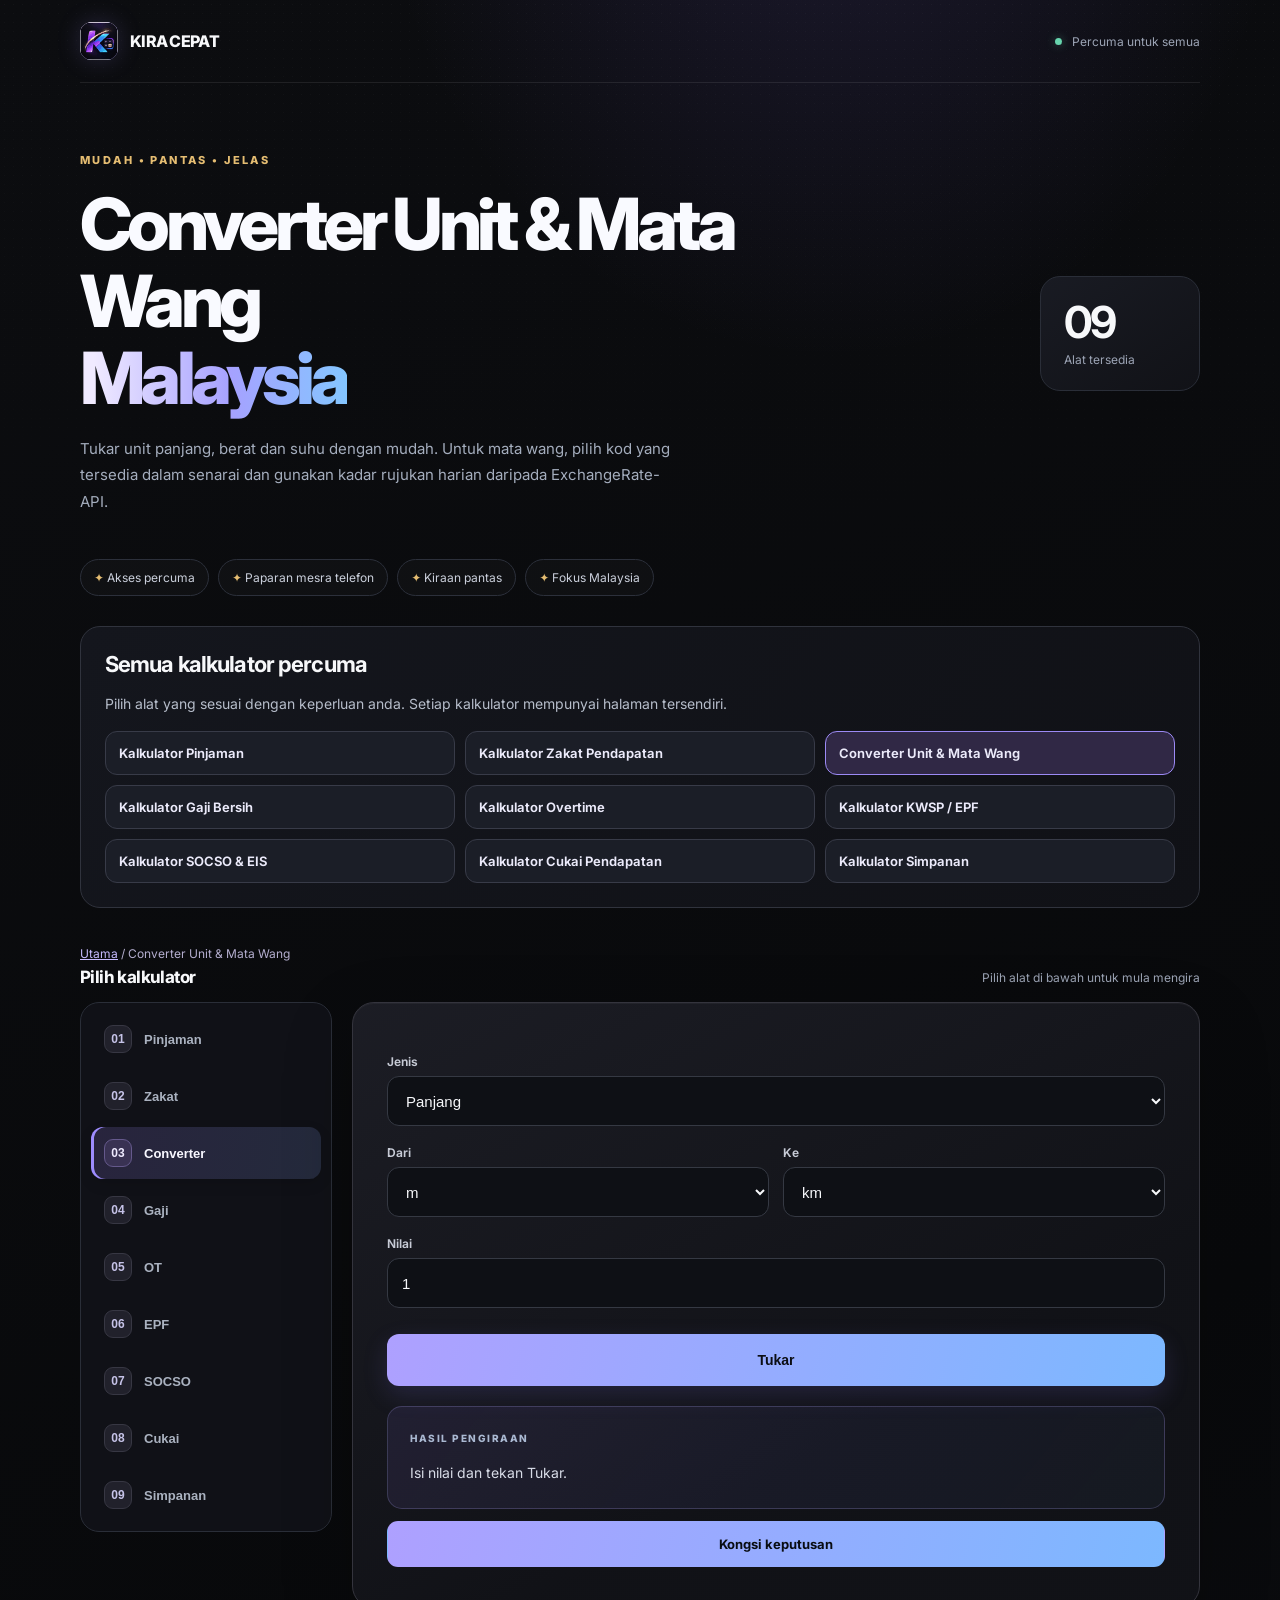
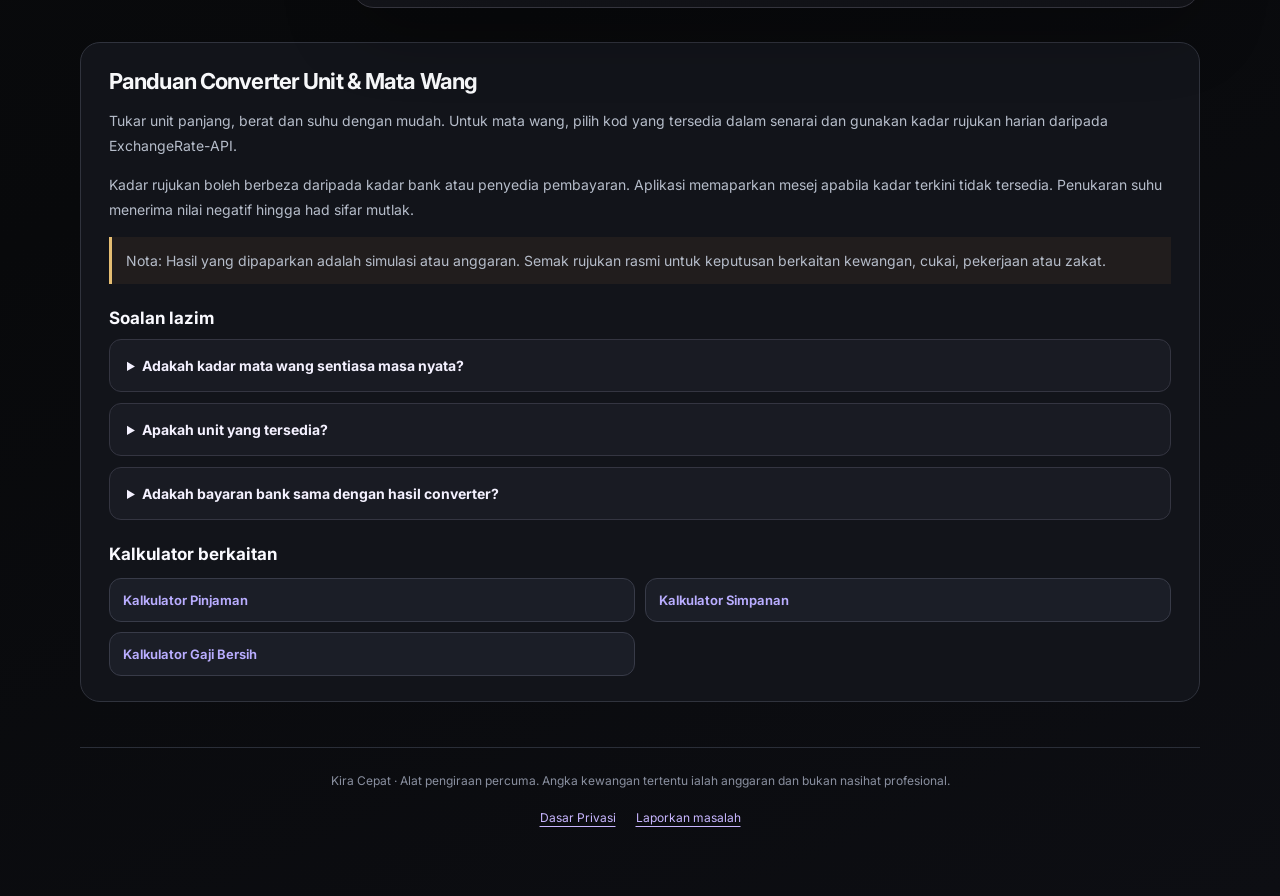
==== converter-unit-mata-wang/index.html @ f8a3b294 "Expand currency coverage and clarify home and car loans" ====
<!DOCTYPE html>
<html lang="ms">
<head>
<meta charset="UTF-8">
<meta name="viewport" content="width=device-width, initial-scale=1.0">
<title>Converter Unit dan Mata Wang Percuma – Kira Cepat | Kira Cepat</title>
<meta name="description" content="Tukar panjang, berat, suhu dan mata wang MYR, USD, EUR, SGD, JPY atau GBP menggunakan converter mudah.">
<meta name="keywords" content="kalkulator pinjaman, kalkulator zakat, converter unit, tukar mata wang, kira cepat">
<meta name="google-site-verification" content="pieDBnFFz28b63XIJsjt40zBqPQe-7-5JrKocVMDOaI" />
<meta property="og:title" content="Converter Unit dan Mata Wang Percuma – Kira Cepat | Kira Cepat">
<meta property="og:description" content="Tukar panjang, berat, suhu dan mata wang MYR, USD, EUR, SGD, JPY atau GBP menggunakan converter mudah.">
<link rel="icon" type="image/png" sizes="64x64" href="../favicon.png?v=2">
<link rel="apple-touch-icon" href="/favicon.png?v=2">

<meta name="theme-color" content="#08090b">
<link rel="preconnect" href="https://fonts.googleapis.com">
<link href="https://fonts.googleapis.com/css2?family=Inter:wght@400;600;700;800&display=swap" rel="stylesheet">
<style>
  * { box-sizing:border-box; }
  body { font-family:'Inter',system-ui,sans-serif; background: radial-gradient(1200px 600px at 20% -10%, #1e3a8a 0%, transparent 60%), radial-gradient(900px 500px at 90% 10%, #7c3aed 0%, transparent 55%), #0b1020; color:#e5e7eb; margin:0; min-height:100vh; padding:40px 20px; }
  .wrap { max-width:560px; margin:auto; }
  h1 { text-align:center; font-size:26px; font-weight:800; margin:0 0 6px; background:linear-gradient(90deg,#60a5fa,#a78bfa,#f472b6); -webkit-background-clip:text; background-clip:text; color:transparent; }
  .sub { text-align:center; color:#9ca3af; margin-bottom:20px; font-size:14px; }
  .tabs { display:flex; gap:6px; background:rgba(255,255,255,.05); padding:6px; border-radius:14px; margin-bottom:20px; backdrop-filter:blur(8px); flex-wrap:wrap; }
  .tab { flex:1; min-width:80px; background:transparent; color:#9ca3af; border:none; padding:9px 6px; border-radius:10px; cursor:pointer; font-weight:600; font-size:13px; transition:.2s; }
  .tab.active { background:linear-gradient(135deg,#3b82f6,#8b5cf6); color:#fff; box-shadow:0 4px 14px rgba(59,130,246,.4); }
  .card { background:rgba(255,255,255,.06); border:1px solid rgba(255,255,255,.1); padding:24px; border-radius:18px; backdrop-filter:blur(12px); box-shadow:0 20px 40px rgba(0,0,0,.3); }
  label { display:block; margin-top:12px; color:#cbd5e1; font-size:13px; font-weight:600; }
  input, select { width:100%; padding:11px 14px; border-radius:10px; border:1px solid rgba(255,255,255,.12); background:rgba(0,0,0,.3); color:#fff; margin-top:6px; font-size:15px; }
  input:focus, select:focus { outline:none; border-color:#60a5fa; box-shadow:0 0 0 3px rgba(96,165,250,.2); }
  button.calc { margin-top:18px; width:100%; background:linear-gradient(135deg,#22c55e,#16a34a); color:#fff; border:none; padding:13px; border-radius:12px; cursor:pointer; font-size:15px; font-weight:700; box-shadow:0 8px 20px rgba(34,197,94,.35); }
  .result { margin-top:18px; padding:16px; border-radius:12px; background:rgba(250,204,21,.08); border:1px solid rgba(250,204,21,.25); font-size:15px; line-height:1.7; }
  .result b { color:#facc15; font-size:20px; }
  .hidden { display:none; }
  .row { display:flex; gap:8px; }
  .row > * { flex:1; }
  footer { text-align:center; margin-top:30px; color:#64748b; font-size:12px; }

  .wrap { max-width:760px; }
  .tabs { gap:7px; }
  .tab { min-width:90px; flex:1 1 100px; min-height:42px; }
  .card h2 {font-size:18px; margin:0 0 10px; color:#f8fafc;}
  .v2-note {font-size:12px; line-height:1.65; color:#aebbd0; margin:16px 0 0;}
  .v2-note a {color:#93c5fd;}
  .error {color:#fca5a5;}
  .result strong {color:#fde68a;}
  @media(max-width:480px){body{padding:22px 12px}.card{padding:18px}.tabs{gap:5px}.tab{min-width:81px;font-size:12px;padding:10px 5px}}

  .v2-copy{margin-top:10px;display:inline-flex;align-items:center;justify-content:center;background:rgba(96,165,250,.14);border:1px solid rgba(96,165,250,.45);color:#bfdbfe;padding:10px 14px;border-radius:10px;font:600 13px Inter,system-ui,sans-serif;cursor:pointer;min-height:40px}
  .v2-copy:hover,.v2-copy:focus-visible{background:rgba(96,165,250,.25);outline:2px solid #60a5fa;outline-offset:2px}
  .tab:focus-visible,.calc:focus-visible{outline:2px solid #f8fafc;outline-offset:2px}
</style>
<link rel="stylesheet" href="../premium-v3.css">
<link rel="stylesheet" href="../premium-v3-1.css">
<link rel="canonical" href="https://openpdfstudio98.github.io/kira-cepat/converter-unit-mata-wang/">
<meta property="og:type" content="website">
<meta property="og:url" content="https://openpdfstudio98.github.io/kira-cepat/converter-unit-mata-wang/">
<meta name="robots" content="index,follow">
<link rel="stylesheet" href="../seo-v4.css">
<script type="application/ld+json">{"@context":"https://schema.org","@type":"BreadcrumbList","itemListElement":[{"@type":"ListItem","position":1,"name":"Kira Cepat","item":"https://openpdfstudio98.github.io/kira-cepat/"},{"@type":"ListItem","position":2,"name":"Converter Unit & Mata Wang","item":"https://openpdfstudio98.github.io/kira-cepat/converter-unit-mata-wang/"}]}</script>
</head>
<body data-default-calculator="conv">
<div class="wrap">
<header class="topbar">
  <a href="../" class="brand" aria-label="Kira Cepat — halaman utama"><span class="brand-mark" aria-hidden="true"><img src="../favicon.png?v=2" alt="" width="38" height="38" style="width:38px;height:38px;border-radius:12px;display:block"></span>KIRA CEPAT</a>
  <div class="topbar-right"><span class="status-dot" aria-hidden="true"></span> Percuma untuk semua</div>
</header>
<section class="hero" aria-labelledby="hero-title">
  <div>
    <div class="eyebrow">MUDAH • PANTAS • JELAS</div>
    <h1 id="hero-title">Converter Unit &amp; Mata Wang<br><span>Malaysia</span></h1>
    <p class="sub">Tukar unit panjang, berat dan suhu dengan mudah. Untuk mata wang, pilih kod yang tersedia dalam senarai dan gunakan kadar rujukan harian daripada ExchangeRate-API.</p>
  </div>
  <aside class="hero-stats" aria-label="Jumlah kalkulator"><strong>09</strong><span>Alat tersedia</span></aside>
</section>
<div class="feature-strip" aria-label="Kelebihan"><span><b>✦</b> Akses percuma</span><span><b>✦</b> Paparan mesra telefon</span><span><b>✦</b> Kiraan pantas</span><span><b>✦</b> Fokus Malaysia</span></div>
<section class="seo-directory" aria-labelledby="tools-heading"><h2 id="tools-heading">Semua kalkulator percuma</h2><p>Pilih alat yang sesuai dengan keperluan anda. Setiap kalkulator mempunyai halaman tersendiri.</p><div class="seo-grid"><a href="../kalkulator-pinjaman/">Kalkulator Pinjaman</a><a href="../kalkulator-zakat-pendapatan/">Kalkulator Zakat Pendapatan</a><a href="../converter-unit-mata-wang/" aria-current="page">Converter Unit &amp; Mata Wang</a><a href="../kalkulator-gaji-bersih/">Kalkulator Gaji Bersih</a><a href="../kalkulator-overtime/">Kalkulator Overtime</a><a href="../kalkulator-kwsp-epf/">Kalkulator KWSP / EPF</a><a href="../kalkulator-socso-eis/">Kalkulator SOCSO &amp; EIS</a><a href="../kalkulator-cukai-pendapatan/">Kalkulator Cukai Pendapatan</a><a href="../kalkulator-simpanan/">Kalkulator Simpanan</a></div></section>
<nav class="seo-breadcrumbs" aria-label="Breadcrumb"><a href="../">Utama</a> / Converter Unit &amp; Mata Wang</nav>
<div class="workspace-heading"><h2>Pilih kalkulator</h2><p>Pilih alat di bawah untuk mula mengira</p></div>
<main class="workspace">
<nav class="tabs" aria-label="Senarai kalkulator">
  <button type="button" class="tab active" onclick="show('loan')"><span class="tab-icon" aria-hidden="true">01</span>Pinjaman</button>
  <button type="button" class="tab" onclick="show('zakat')"><span class="tab-icon" aria-hidden="true">02</span>Zakat</button>
  <button type="button" class="tab" onclick="show('conv')"><span class="tab-icon" aria-hidden="true">03</span>Converter</button>
</nav>
<div class="workspace-content">

<div id="loan" class="card">
  <p class="v2-note">Simulasi ansuran baki berkurangan dengan andaian kadar kekal. Semak kaedah dalam tawaran bank untuk pinjaman rumah atau kereta.</p>
  <label>Jumlah Pinjaman (RM)</label>
  <input id="l_amt" type="number" value="10000">
  <label>Kadar Faedah (% setahun)</label>
  <input id="l_rate" type="number" value="5" step="0.1">
  <label>Tempoh (tahun)</label>
  <input id="l_years" type="number" value="5">
  <button class="calc" onclick="calcLoan()">Kira Sekarang</button>
  <div class="result" id="l_res">Isi nilai dan tekan Kira.</div>
</div>

<div id="zakat" class="card hidden">
  <label>Pendapatan Bulanan (RM)</label>
  <input id="z_inc" type="number" value="5000">
  <label>Nisab Tahunan (RM)</label>
  <input id="z_nisab" type="number" value="30686">
  <button class="calc" onclick="calcZakat()">Kira Zakat</button>
  <div class="result" id="z_res">Isi nilai dan tekan Kira.</div>
</div>

<div id="conv" class="card hidden">
  <label>Jenis</label>
  <select id="c_type">
    <option value="len">Panjang</option>
    <option value="wgt">Berat</option>
    <option value="tmp">Suhu</option>
    <option value="cur">Mata Wang</option>
  </select>
  <div class="row">
    <div>
      <label>Dari</label>
      <select id="c_from"></select>
    </div>
    <div>
      <label>Ke</label>
      <select id="c_to"></select>
    </div>
  </div>
  <label>Nilai</label>
  <input id="c_val" type="number" value="1">
  <button class="calc" onclick="calcConv()">Tukar</button>
  <div class="result" id="c_res">Isi nilai dan tekan Tukar.</div>
  <p class="v2-note" id="c_credit" hidden><a href="https://www.exchangerate-api.com">Rates By Exchange Rate API</a> · Kadar rujukan harian.</p>
</div>

</div>
</main>
<section class="seo-article" aria-labelledby="guide-heading"><h2 id="guide-heading">Panduan Converter Unit &amp; Mata Wang</h2><p>Tukar unit panjang, berat dan suhu dengan mudah. Untuk mata wang, pilih kod yang tersedia dalam senarai dan gunakan kadar rujukan harian daripada ExchangeRate-API.</p><p>Kadar rujukan boleh berbeza daripada kadar bank atau penyedia pembayaran. Aplikasi memaparkan mesej apabila kadar terkini tidak tersedia. Penukaran suhu menerima nilai negatif hingga had sifar mutlak.</p><p class="seo-disclaimer">Nota: Hasil yang dipaparkan adalah simulasi atau anggaran. Semak rujukan rasmi untuk keputusan berkaitan kewangan, cukai, pekerjaan atau zakat.</p><h3>Soalan lazim</h3><details><summary>Adakah kadar mata wang sentiasa masa nyata?</summary><p>Kadar rujukan dikemas kini sekali sehari. Tarikh kadar dipaparkan bersama keputusan.</p></details><details><summary>Apakah unit yang tersedia?</summary><p>Panjang termasuk meter, kilometer, sentimeter, milimeter, inci dan kaki; berat termasuk kilogram, gram, paun dan auns; serta Celsius, Fahrenheit dan Kelvin.</p></details><details><summary>Adakah bayaran bank sama dengan hasil converter?</summary><p>Tidak semestinya. Bank dan perkhidmatan pembayaran boleh mengenakan margin serta caj tambahan.</p></details><h3>Kalkulator berkaitan</h3><div class="seo-related"><a href="../kalkulator-pinjaman/">Kalkulator Pinjaman</a><a href="../kalkulator-simpanan/">Kalkulator Simpanan</a><a href="../kalkulator-gaji-bersih/">Kalkulator Gaji Bersih</a></div></section>
<footer>Kira Cepat · Alat pengiraan percuma. Angka kewangan tertentu ialah anggaran dan bukan nasihat profesional.<nav class="footer-links" aria-label="Maklumat laman"><a href="../privasi/">Dasar Privasi</a><a href="https://github.com/openpdfstudio98/kira-cepat/issues">Laporkan masalah</a></nav></footer>
</div>

<script>
function show(t){
  document.getElementById('loan').classList.toggle('hidden', t!=='loan');
  document.getElementById('zakat').classList.toggle('hidden', t!=='zakat');
  document.getElementById('conv').classList.toggle('hidden', t!=='conv');
  const tabs=document.querySelectorAll('.tab');
  tabs[0].classList.toggle('active', t==='loan');
  tabs[1].classList.toggle('active', t==='zakat');
  tabs[2].classList.toggle('active', t==='conv');
}
function calcLoan(){
  const P=+document.getElementById('l_amt').value;
  const r=+document.getElementById('l_rate').value/100/12;
  const n=+document.getElementById('l_years').value*12;
  if(!Number.isFinite(P)||!Number.isFinite(r)||!Number.isFinite(n)||P<=0||r<0||n<=0){ document.getElementById('l_res').textContent='Sila isi jumlah dan tempoh positif, serta kadar faedah tidak negatif.'; return; }
  const m = r===0 ? P/n : P*r*Math.pow(1+r,n)/(Math.pow(1+r,n)-1);
  const total=m*n;
  document.getElementById('l_res').innerHTML = 'Bayaran bulanan: <b>RM '+m.toFixed(2)+'</b><br>Jumlah bayar: RM '+total.toFixed(2)+'<br>Total faedah: RM '+(total-P).toFixed(2);
}
function calcZakat(){
  const inc=+document.getElementById('z_inc').value*12;
  const nisab=+document.getElementById('z_nisab').value;
  if(!Number.isFinite(inc)||!Number.isFinite(nisab)||inc<0||nisab<0){ document.getElementById('z_res').textContent='Sila isi nilai pendapatan dan nisab yang sah.'; return; }
  if(inc<nisab){ document.getElementById('z_res').innerHTML='Pendapatan tahunan kurang nisab. Tiada zakat pendapatan.'; return; }
  const zakat=inc*0.025;
  document.getElementById('z_res').innerHTML='Zakat pendapatan (2.5%): <b>RM '+zakat.toFixed(2)+'</b>';
}
</script>
<script src="../calc-core-v45.js" defer></script>
<script src="../legacy-v45.js" defer></script>
<script src="../converter-v45.js" defer></script>
<script src="../ultimate-v2.js" defer></script>
<script src="../premium-v3-1.js" defer></script>
</body>
</html>
---- premium-v3.css ----
/* Kira Cepat Ultimate V3 — Premium Black Design System */
:root{color-scheme:dark;--kc-bg:#08090b;--kc-surface:#101217;--kc-surface2:#171a21;--kc-ink:#f7f8fa;--kc-muted:#9ca4b5;--kc-line:#2a2e38;--kc-accent:#9e8cff;--kc-accent2:#68b7ff;--kc-gold:#e5bd72}
*{box-sizing:border-box}
html{scroll-behavior:smooth}
body{margin:0;min-height:100vh;padding:0 28px 56px;background:radial-gradient(ellipse 45% 28% at 65% -8%,rgba(125,100,224,.16),transparent 80%),linear-gradient(155deg,#0c0d10 0%,#08090b 60%,#0d0e13 100%);color:var(--kc-ink);font-family:'Inter',system-ui,sans-serif;-webkit-font-smoothing:antialiased}
body:before{position:fixed;content:"";inset:0;pointer-events:none;opacity:.09;background-image:radial-gradient(rgba(255,255,255,.34) .5px,transparent .5px);background-size:9px 9px;mask-image:linear-gradient(to bottom,black,transparent 75%)}
.wrap{max-width:1120px;margin:auto;position:relative}
.topbar{display:flex;align-items:center;justify-content:space-between;gap:20px;border-bottom:1px solid rgba(255,255,255,.085);padding:22px 0}
.brand{display:flex;align-items:center;gap:12px;text-decoration:none;color:var(--kc-ink);font-size:16px;font-weight:800;letter-spacing:-.045em}
.brand-mark{display:grid;place-items:center;height:38px;width:38px;border-radius:12px;color:#09090c;background:linear-gradient(145deg,#dfd7ff,#a2a2ff);font-size:21px;box-shadow:0 0 24px rgba(155,137,244,.18)}
.topbar-right{display:flex;align-items:center;gap:10px;color:var(--kc-muted);font-size:12px}
.status-dot{height:7px;width:7px;border-radius:50%;background:#67d5ae;box-shadow:0 0 10px rgba(103,213,174,.42)}
.topbar-tag{border:1px solid var(--kc-line);border-radius:100px;padding:8px 12px;color:#c3c8d3}
.hero{padding:70px 0 44px;display:grid;grid-template-columns:minmax(0,1fr) auto;gap:20px;align-items:center}
.eyebrow{text-transform:uppercase;font-size:11px;font-weight:800;letter-spacing:.22em;color:var(--kc-gold);margin-bottom:18px}
h1{margin:0;max-width:780px;font-size:clamp(40px,6vw,72px);font-weight:800;line-height:1.07;letter-spacing:-.065em;text-align:left;color:#f9faff;background:none;-webkit-text-fill-color:initial}
h1 span{background:linear-gradient(90deg,#f0eaff 5%,#a6a1ff 56%,#84c6ff);background-clip:text;-webkit-background-clip:text;-webkit-text-fill-color:transparent}
.sub{margin:20px 0 0;max-width:590px;color:#a4adbd;font-size:15px;line-height:1.75;text-align:left}
.hero-stats{min-width:160px;display:flex;flex-direction:column;align-items:flex-start;gap:8px;padding:23px;border-radius:20px;border:1px solid var(--kc-line);background:linear-gradient(145deg,#191b23,#111217)}
.hero-stats strong{font-size:44px;letter-spacing:-.06em;line-height:1;color:var(--kc-ink)}
.hero-stats span{color:var(--kc-muted);font-size:12px}
.feature-strip{display:flex;flex-wrap:wrap;gap:9px;margin-bottom:30px}
.feature-strip span{padding:10px 13px;border-radius:100px;border:1px solid #2c303b;background:rgba(255,255,255,.025);font-size:12px;color:#cbd0dc}
.feature-strip b{color:var(--kc-gold);font-weight:800}
.workspace-heading{display:flex;align-items:center;justify-content:space-between;gap:12px;margin:0 0 15px}
.workspace-heading h2{font-size:17px;font-weight:750;letter-spacing:-.035em;margin:0}
.workspace-heading p{font-size:12px;color:var(--kc-muted);margin:0}
.workspace{display:grid;grid-template-columns:252px minmax(0,1fr);gap:20px;align-items:start}
.tabs{display:flex;flex-direction:column;flex-wrap:nowrap;gap:5px;position:sticky;top:18px;margin:0;padding:10px;border-radius:19px;border:1px solid var(--kc-line);background:rgba(17,19,25,.94);backdrop-filter:blur(18px)}
.tab{display:flex;align-items:center;gap:12px;flex:initial;min-width:0;width:100%;min-height:48px;padding:12px 13px;border:none;border-radius:12px;color:#aab2c0;background:transparent;font-size:13px;font-weight:650;text-align:left;cursor:pointer;transition:background .18s ease,color .18s ease,transform .18s ease,box-shadow .18s ease}
.tab:hover{color:#f5f5fa;background:#23252f;transform:translateX(2px)}
.tab.active{background:linear-gradient(100deg,#28243d,#242a3c);color:#f8f7ff;box-shadow:inset 3px 0 0 var(--kc-accent),0 5px 14px rgba(0,0,0,.12)}
.tab-icon{display:grid;place-items:center;width:28px;height:28px;flex:none;border:1px solid #373743;background:#21212b;border-radius:9px;color:#c6c3e8;font-weight:800;font-size:12px}
.tab.active .tab-icon{color:#efebff;background:#393253;border-color:#65598c}
.workspace-content{min-width:0}
.card{min-height:420px;border-radius:22px;padding:32px 34px 30px;background:linear-gradient(152deg,rgba(29,30,38,.96),rgba(17,18,23,.99) 66%);border:1px solid #34343d;box-shadow:0 24px 70px rgba(0,0,0,.22),inset 0 1px 0 rgba(255,255,255,.04);backdrop-filter:none;animation:kcEnter .28s ease both}
.card.hidden{display:none}
.card h2{font-size:24px;letter-spacing:-.05em;line-height:1.25;margin:0 0 22px;color:#f8f8fc}
.card label{font-size:12px;letter-spacing:.01em;color:#c7cbd6;margin-top:19px;margin-bottom:7px;font-weight:650}
.card input,.card select{appearance:auto;display:block;width:100%;min-height:50px;border:1px solid #353943;border-radius:12px;padding:12px 14px;margin:0;background:#0e1015;color:#f7f8fb;font-size:15px;transition:border-color .2s ease,box-shadow .2s ease}
.card input:hover,.card select:hover{border-color:#535564}
.card input:focus-visible,.card select:focus-visible{outline:none;border-color:#9c8fe9;box-shadow:0 0 0 3px rgba(158,140,255,.17)}
.card .row{gap:14px}
.card button.calc{width:100%;min-height:52px;margin-top:26px;border:none;border-radius:12px;background:linear-gradient(105deg,#aea0ff,#7cb8ff);color:#0b0d13;font-size:14px;font-weight:800;cursor:pointer;box-shadow:0 9px 25px rgba(123,114,229,.17);transition:transform .16s ease,filter .16s ease,box-shadow .16s ease}
.card button.calc:hover{filter:brightness(1.1);transform:translateY(-1px);box-shadow:0 14px 30px rgba(123,114,229,.22)}
.card button.calc:active{transform:translateY(1px)}
.result{position:relative;overflow-wrap:anywhere;margin-top:20px;padding:22px;border-radius:15px;background:linear-gradient(130deg,rgba(145,120,239,.10),rgba(100,160,229,.05));border:1px solid rgba(160,151,226,.25);font-size:14px;line-height:1.95;color:#d8dce7}
.result:before{content:"HASIL PENGIRAAN";display:block;font-size:10px;font-weight:800;letter-spacing:.15em;color:#aab9d2;margin-bottom:10px}
.result b{display:inline-block;color:#f7f2ff;font-weight:800;font-size:clamp(20px,3.1vw,28px);letter-spacing:-.035em}
.result strong{color:#c5baff}
.card .v2-note{padding:13px 14px;border-radius:11px;border:1px solid rgba(226,185,115,.20);background:rgba(226,185,115,.045);color:#adb4c0;font-size:12px;line-height:1.7;margin:20px 0 0}
.v2-note a{color:#c8b6ff;text-underline-offset:3px}
.v2-copy{width:100%;margin-top:12px;padding:12px 14px;min-height:44px;border:1px solid #424557;border-radius:11px;background:#232430;color:#dedafc;font-size:13px;font-weight:700;cursor:pointer;transition:background .2s ease}
.v2-copy:hover{background:#343147}
.error{color:#ffadb8}
button:focus-visible,.tab:focus-visible,.calc:focus-visible,.v2-copy:focus-visible{outline:2px solid #c3b6ff;outline-offset:3px}
footer{border-top:1px solid var(--kc-line);padding-top:25px;margin-top:45px;font-size:12px;color:#898f9f;text-align:center}
@keyframes kcEnter{from{opacity:.5;transform:translateY(8px)}to{opacity:1;transform:translateY(0)}}
@media(max-width:900px){.hero{padding:52px 0 34px}.workspace{grid-template-columns:210px minmax(0,1fr)}.card{padding:27px}.tabs{top:12px}.hero-stats{min-width:130px}}
@media(max-width:690px){body{padding:0 15px 36px}.topbar{padding:18px 0}.topbar-tag{display:none}.hero{grid-template-columns:1fr;padding:42px 0 28px}.hero-stats{flex-direction:row;align-items:baseline;justify-content:space-between;padding:15px 18px;max-width:240px}.hero-stats strong{font-size:29px}h1{font-size:clamp(39px,10vw,56px)}.sub{font-size:14px;margin-top:14px}.feature-strip{margin-bottom:25px}.workspace-heading{align-items:flex-start;flex-direction:column}.workspace{display:block}.tabs{position:relative;top:auto;display:flex;flex-direction:row;overflow-x:auto;flex-wrap:nowrap;gap:7px;margin:0 0 16px;padding:8px;scroll-snap-type:x proximity;scrollbar-width:thin}.tab{flex:0 0 auto;width:auto;min-width:96px;min-height:46px;padding:10px;scroll-snap-align:start;justify-content:center;white-space:nowrap}.tab:hover{transform:none}.tab-icon{width:24px;height:24px}.card{padding:23px 20px;min-height:360px}.card h2{font-size:22px}.row{flex-direction:column}.row > *{min-width:0}}
@media(max-width:360px){body{padding-left:11px;padding-right:11px}.card{padding:20px 15px}.topbar-right{font-size:11px}.brand{font-size:14px}.tab{min-width:90px}}
@media(prefers-reduced-motion:reduce){html{scroll-behavior:auto}.card{animation:none}*,*:before,*:after{transition:none!important}}
---- premium-v3-1.css ----
/* Ultimate V3.1: share utilities + small-screen refinements */
.v31-actions{display:flex;gap:10px;flex-wrap:wrap;align-items:stretch;margin-top:12px}
.v31-actions .v2-copy,.v31-share{flex:1 1 180px;min-height:46px;margin:0;border-radius:11px;padding:11px 15px;font:700 13px 'Inter',system-ui,sans-serif;cursor:pointer;transition:background .2s ease,transform .2s ease}
.v31-share{background:linear-gradient(105deg,#aea0ff,#7cb8ff);color:#090c12;border:1px solid transparent}
.v31-share:hover{filter:brightness(1.08);transform:translateY(-1px)}
.v31-action-status{flex:1 0 100%;font-size:12px;color:#bfb2ff;min-height:0}
.tab[aria-current="true"]{background:linear-gradient(100deg,#28243d,#242a3c);color:#f8f7ff}
.workspace-heading{scroll-margin-top:12px}
@media(max-width:690px){
 .tabs{scroll-padding:8px}
 .tab{min-height:48px}
 .v31-actions{flex-direction:column}
 .v31-actions .v2-copy,.v31-actions .v31-share{flex:initial;width:100%;min-height:46px}
}
@media(prefers-reduced-motion:reduce){.v31-actions button{transform:none!important}}

/* Ultimate V5: keep every calculator visible at mobile widths. */
.footer-links{display:flex;flex-wrap:wrap;justify-content:center;gap:8px 20px;margin-top:8px}
.footer-links a{display:inline-flex;align-items:center;min-height:44px;color:#c8b6ff;text-underline-offset:4px}
@media(max-width:690px){
 .tabs{display:grid;grid-template-columns:repeat(3,minmax(0,1fr));overflow:visible}
 .tabs .tab{width:100%;min-width:0;min-height:52px;gap:5px;padding:7px 4px;white-space:normal;text-align:center;overflow-wrap:anywhere;font-size:12px}
 .tabs .tab-icon{width:21px;height:21px;font-size:10px}
 .card input,.card select{font-size:16px}
}
@media(max-width:350px){
 .tabs .tab{flex-direction:column}
}
---- seo-v4.css ----
/* Ultimate V4 SEO layout, retaining premium black */
.seo-directory{margin:26px 0 38px;padding:24px;border:1px solid #30333d;border-radius:20px;background:linear-gradient(130deg,#14161d,#101116)}
.seo-directory h2,.seo-article h2{font-size:22px;letter-spacing:-.04em;margin:0 0 10px}
.seo-directory p,.seo-article p,.seo-article li{font-size:14px;line-height:1.8;color:#b6bdca}
.seo-grid{display:grid;grid-template-columns:repeat(3,minmax(0,1fr));gap:10px;margin-top:15px}
.seo-grid a,.seo-related a{display:block;border:1px solid #383b48;background:#1b1e27;border-radius:12px;padding:13px;color:#ebeafa;text-decoration:none;font-size:13px;font-weight:650}
.seo-grid a:hover,.seo-grid a:focus-visible,.seo-related a:hover,.seo-related a:focus-visible{border-color:#a799ff;color:white;background:#28253b;outline-offset:3px}
.seo-grid a[aria-current="page"]{border-color:#9c8af5;background:#302845}
.seo-article{margin:34px 0 0;padding:25px 28px;background:#12141a;border:1px solid #30333d;border-radius:20px}
.seo-article h3{font-size:17px;margin:24px 0 6px;color:#fafaff}
.seo-article a{color:#b9adff}
.seo-article details{margin:11px 0;border:1px solid #343541;border-radius:12px;padding:15px 17px;background:#191b23}
.seo-article summary{cursor:pointer;color:#f4f1ff;font-weight:700;font-size:14px;line-height:1.5}
.seo-article details p{margin:10px 0 0}
.seo-related{display:grid;grid-template-columns:repeat(2,minmax(0,1fr));gap:10px;margin-top:14px}
.seo-breadcrumbs{font-size:12px;color:#b4aecf;margin:20px 0 6px}
.seo-breadcrumbs a{color:#c6bafe}
.seo-disclaimer{border-left:3px solid #e5bd72;padding:11px 14px;background:#211d1d}
@media(max-width:690px){.seo-grid{grid-template-columns:repeat(2,minmax(0,1fr))}.seo-article,.seo-directory{padding:18px 16px}.seo-related{grid-template-columns:1fr}}
@media(max-width:350px){.seo-grid{grid-template-columns:1fr}}
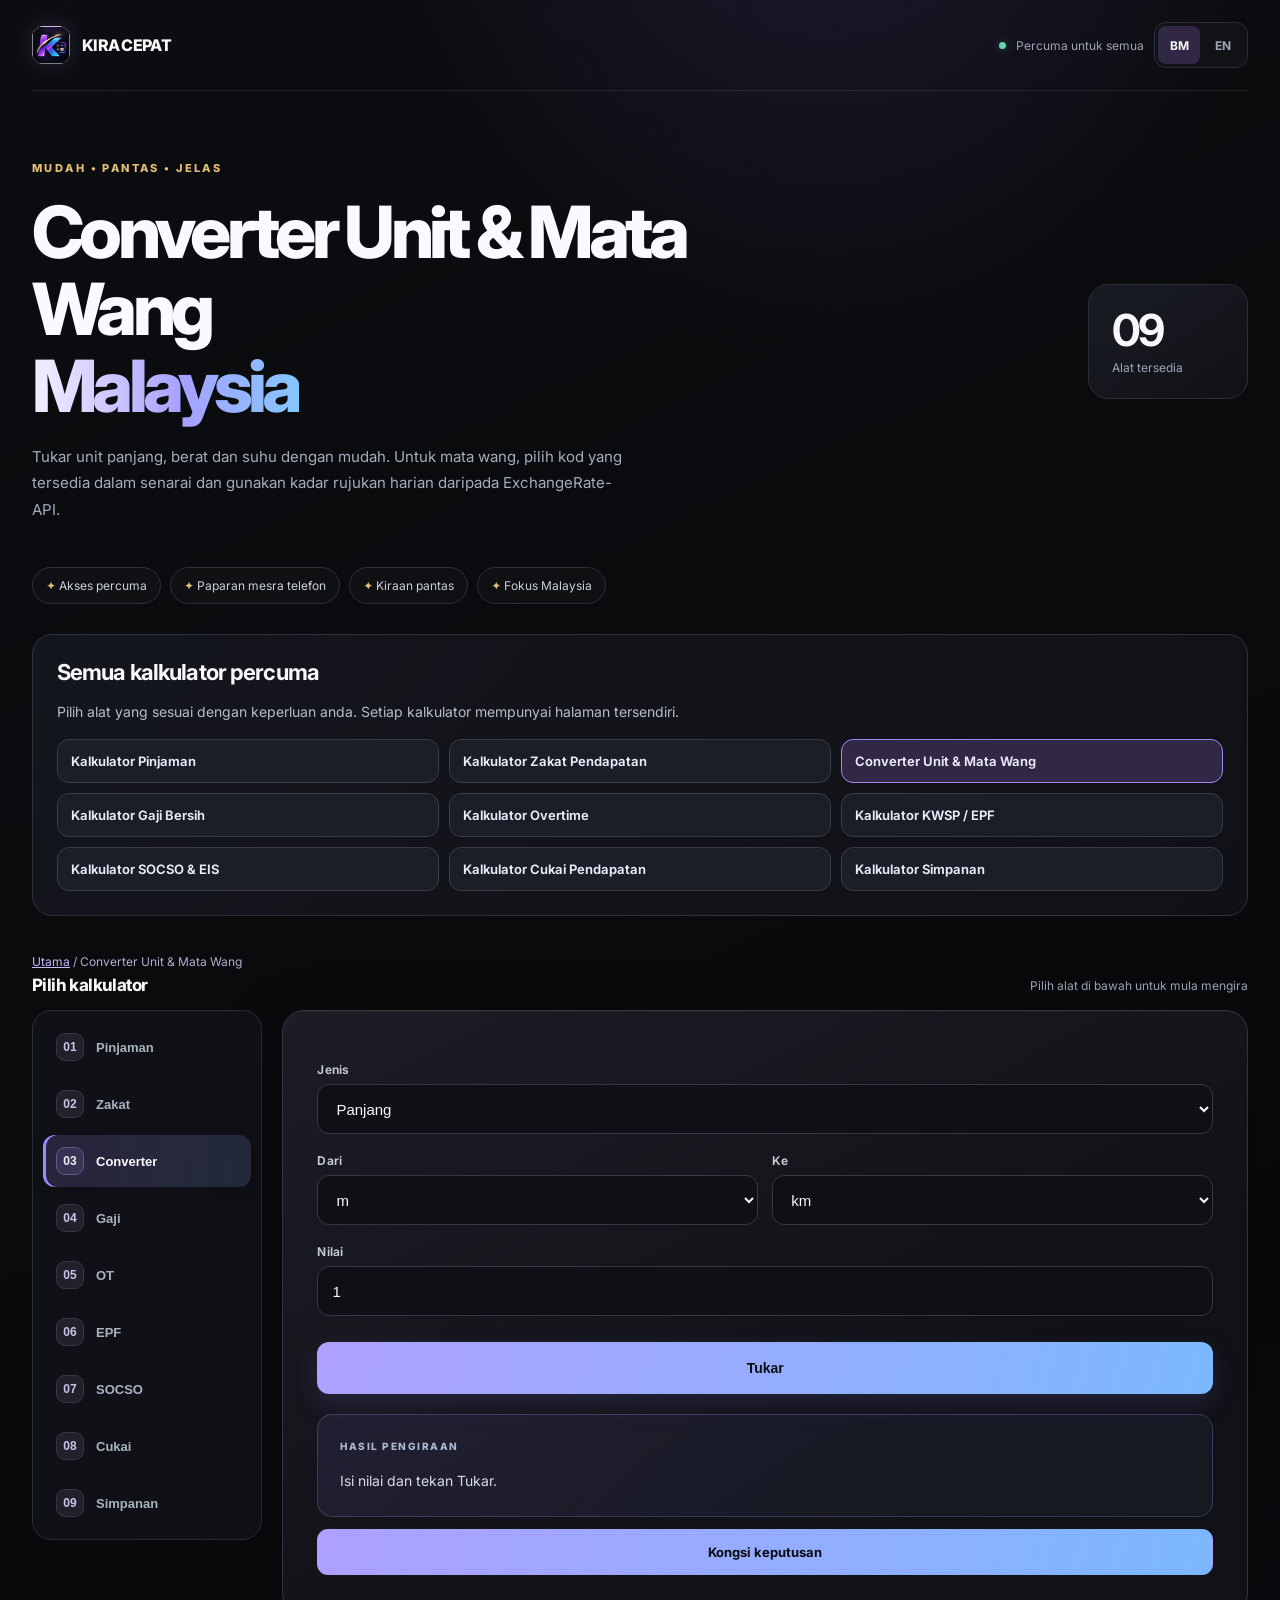
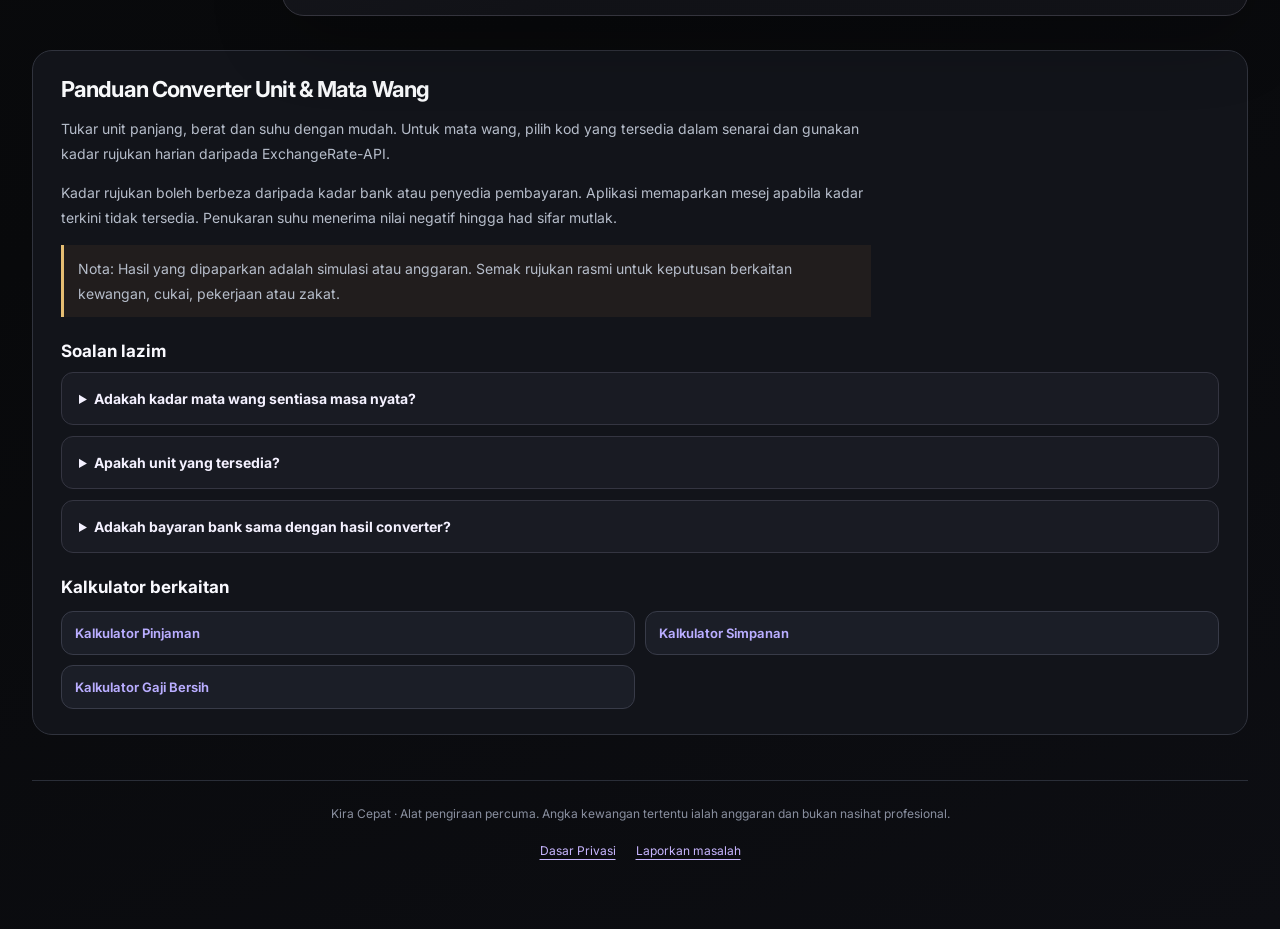
==== commit 45f027a8: "Use full-width layout and add Malay and English interface" ====
--- a/converter-unit-mata-wang/index.html
+++ b/converter-unit-mata-wang/index.html
@@ -63,7 +63,7 @@
 <div class="wrap">
 <header class="topbar">
   <a href="../" class="brand" aria-label="Kira Cepat — halaman utama"><span class="brand-mark" aria-hidden="true"><img src="../favicon.png?v=2" alt="" width="38" height="38" style="width:38px;height:38px;border-radius:12px;display:block"></span>KIRA CEPAT</a>
-  <div class="topbar-right"><span class="status-dot" aria-hidden="true"></span> Percuma untuk semua</div>
+  <div class="topbar-right"><span class="status-dot" aria-hidden="true"></span> <span class="topbar-caption">Percuma untuk semua</span><div class="language-switch" role="group" aria-label="Bahasa paparan" data-language-switch hidden><button type="button" lang="ms" data-lang="ms" aria-pressed="true">BM</button><button type="button" lang="en" data-lang="en" aria-pressed="false">EN</button></div></div>
 </header>
 <section class="hero" aria-labelledby="hero-title">
   <div>
@@ -170,5 +170,6 @@
 <script src="../converter-v45.js" defer></script>
 <script src="../ultimate-v2.js" defer></script>
 <script src="../premium-v3-1.js" defer></script>
+<script src="../language.js" defer></script>
 </body>
 </html>
--- a/premium-v3.css
+++ b/premium-v3.css
@@ -2,9 +2,9 @@
 :root{color-scheme:dark;--kc-bg:#08090b;--kc-surface:#101217;--kc-surface2:#171a21;--kc-ink:#f7f8fa;--kc-muted:#9ca4b5;--kc-line:#2a2e38;--kc-accent:#9e8cff;--kc-accent2:#68b7ff;--kc-gold:#e5bd72}
 *{box-sizing:border-box}
 html{scroll-behavior:smooth}
-body{margin:0;min-height:100vh;padding:0 28px 56px;background:radial-gradient(ellipse 45% 28% at 65% -8%,rgba(125,100,224,.16),transparent 80%),linear-gradient(155deg,#0c0d10 0%,#08090b 60%,#0d0e13 100%);color:var(--kc-ink);font-family:'Inter',system-ui,sans-serif;-webkit-font-smoothing:antialiased}
+body{margin:0;min-height:100vh;padding:0 clamp(24px,2.5vw,48px) 56px;background:radial-gradient(ellipse 45% 28% at 65% -8%,rgba(125,100,224,.16),transparent 80%),linear-gradient(155deg,#0c0d10 0%,#08090b 60%,#0d0e13 100%);color:var(--kc-ink);font-family:'Inter',system-ui,sans-serif;-webkit-font-smoothing:antialiased}
 body:before{position:fixed;content:"";inset:0;pointer-events:none;opacity:.09;background-image:radial-gradient(rgba(255,255,255,.34) .5px,transparent .5px);background-size:9px 9px;mask-image:linear-gradient(to bottom,black,transparent 75%)}
-.wrap{max-width:1120px;margin:auto;position:relative}
+.wrap{width:100%;max-width:none;margin:auto;position:relative}
 .topbar{display:flex;align-items:center;justify-content:space-between;gap:20px;border-bottom:1px solid rgba(255,255,255,.085);padding:22px 0}
 .brand{display:flex;align-items:center;gap:12px;text-decoration:none;color:var(--kc-ink);font-size:16px;font-weight:800;letter-spacing:-.045em}
 .brand-mark{display:grid;place-items:center;height:38px;width:38px;border-radius:12px;color:#09090c;background:linear-gradient(145deg,#dfd7ff,#a2a2ff);font-size:21px;box-shadow:0 0 24px rgba(155,137,244,.18)}
@@ -25,7 +25,7 @@
 .workspace-heading{display:flex;align-items:center;justify-content:space-between;gap:12px;margin:0 0 15px}
 .workspace-heading h2{font-size:17px;font-weight:750;letter-spacing:-.035em;margin:0}
 .workspace-heading p{font-size:12px;color:var(--kc-muted);margin:0}
-.workspace{display:grid;grid-template-columns:252px minmax(0,1fr);gap:20px;align-items:start}
+.workspace{display:grid;grid-template-columns:clamp(220px,18vw,300px) minmax(0,1fr);gap:20px;align-items:start}
 .tabs{display:flex;flex-direction:column;flex-wrap:nowrap;gap:5px;position:sticky;top:18px;margin:0;padding:10px;border-radius:19px;border:1px solid var(--kc-line);background:rgba(17,19,25,.94);backdrop-filter:blur(18px)}
 .tab{display:flex;align-items:center;gap:12px;flex:initial;min-width:0;width:100%;min-height:48px;padding:12px 13px;border:none;border-radius:12px;color:#aab2c0;background:transparent;font-size:13px;font-weight:650;text-align:left;cursor:pointer;transition:background .18s ease,color .18s ease,transform .18s ease,box-shadow .18s ease}
 .tab:hover{color:#f5f5fa;background:#23252f;transform:translateX(2px)}
--- a/premium-v3-1.css
+++ b/premium-v3-1.css
@@ -26,3 +26,11 @@
 @media(max-width:350px){
  .tabs .tab{flex-direction:column}
 }
+
+.language-switch{display:inline-flex;flex:none;align-items:center;gap:2px;padding:3px;border:1px solid var(--kc-line);border-radius:12px;background:var(--kc-surface)}
+.language-switch[hidden]{display:none}
+.language-switch button{min-width:42px;min-height:38px;padding:4px 8px;border:0;border-radius:8px;background:none;color:var(--kc-muted);font:700 12px Inter,system-ui,sans-serif;cursor:pointer}
+.language-switch button[aria-pressed="true"]{background:#302845;color:var(--kc-ink)}
+html[lang="en"] .result::before{content:"CALCULATION RESULT"}
+@media(min-width:1200px){.seo-article p,.seo-article li{max-width:90ch}}
+@media(max-width:480px){.topbar-right .topbar-caption,.topbar-right .status-dot{display:none}}
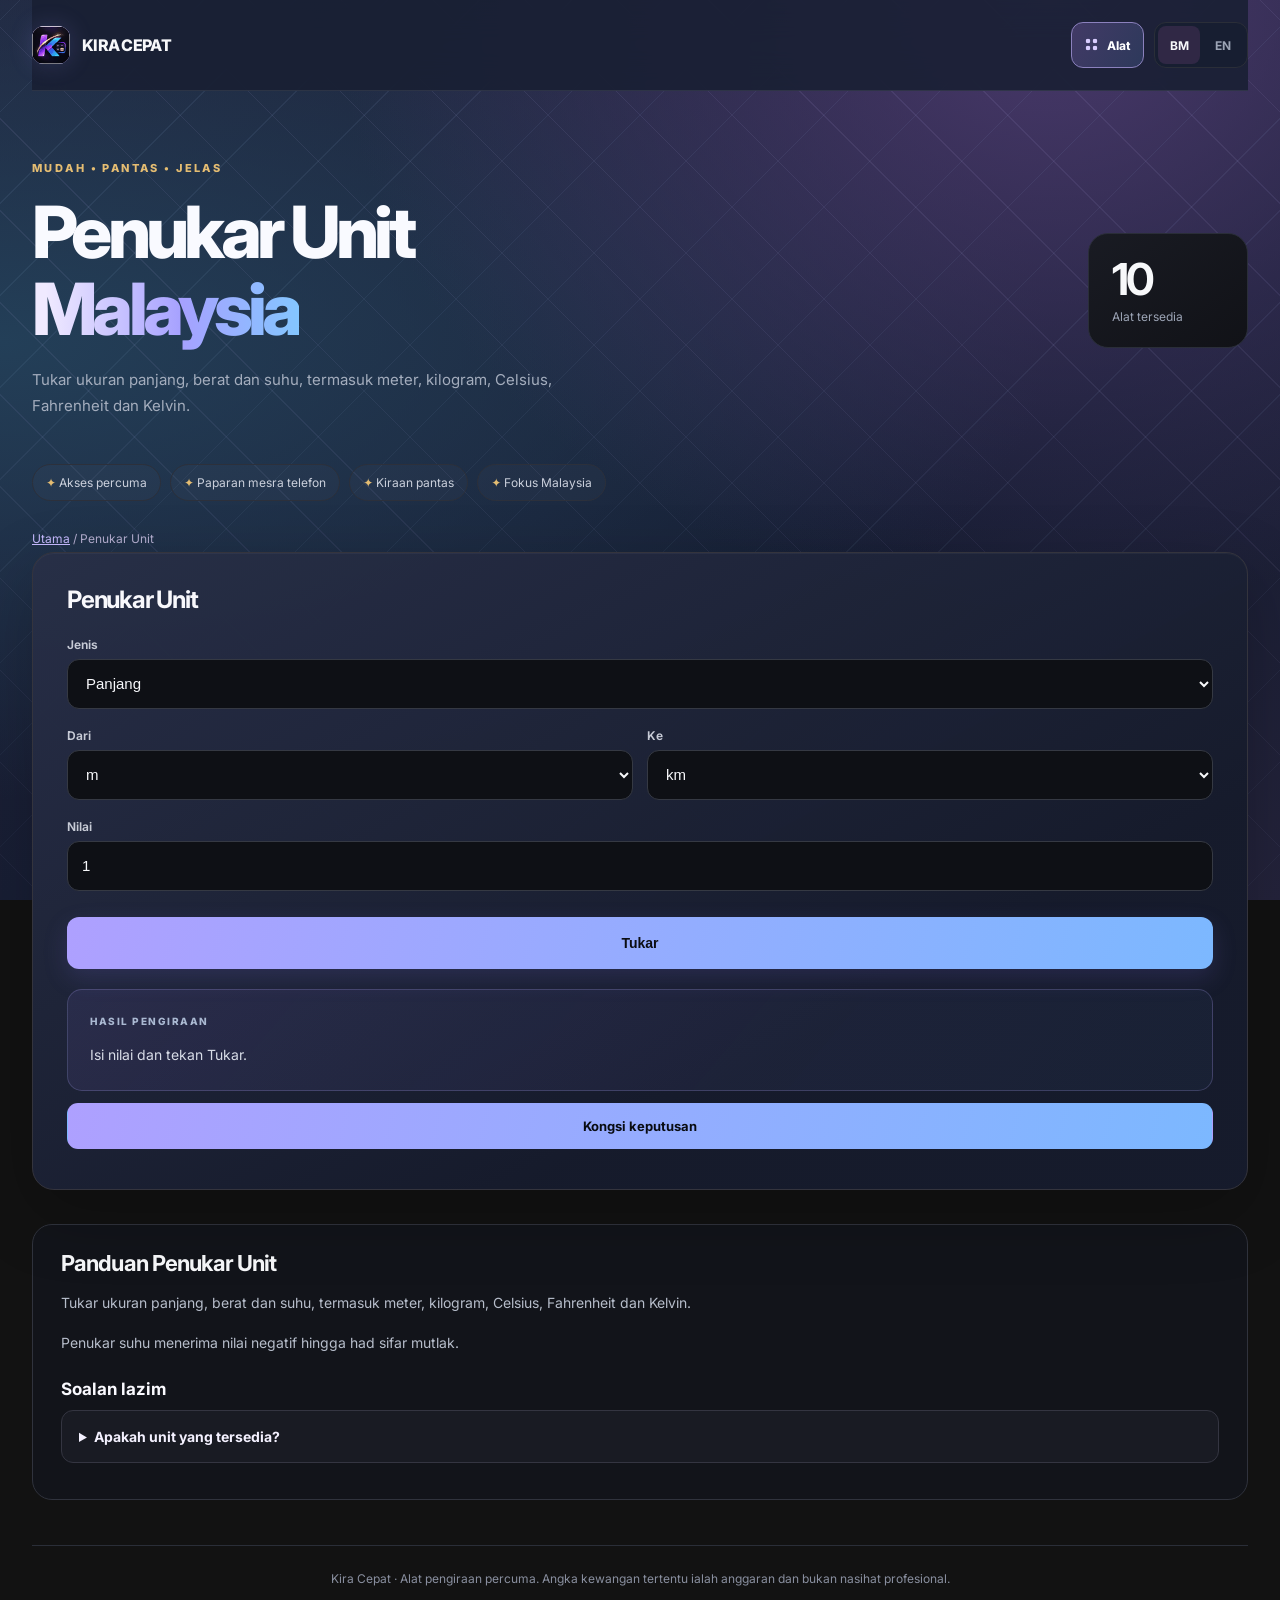
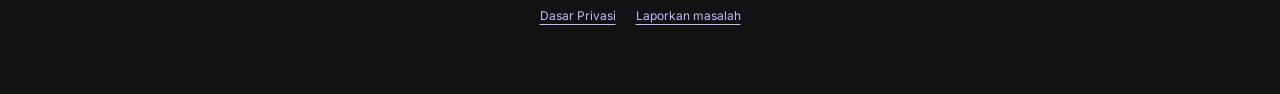
==== commit 4c753e1d: "Split converters and consolidate tools in one premium launcher" ====
--- a/converter-unit-mata-wang/index.html
+++ b/converter-unit-mata-wang/index.html
@@ -3,12 +3,12 @@
 <head>
 <meta charset="UTF-8">
 <meta name="viewport" content="width=device-width, initial-scale=1.0">
-<title>Converter Unit dan Mata Wang Percuma – Kira Cepat | Kira Cepat</title>
-<meta name="description" content="Tukar panjang, berat, suhu dan mata wang MYR, USD, EUR, SGD, JPY atau GBP menggunakan converter mudah.">
-<meta name="keywords" content="kalkulator pinjaman, kalkulator zakat, converter unit, tukar mata wang, kira cepat">
+<title>Penukar Unit Percuma | Kira Cepat</title>
+<meta name="description" content="Tukar ukuran panjang, berat dan suhu, termasuk meter, kilogram, Celsius, Fahrenheit dan Kelvin.">
+<meta name="keywords" content="kalkulator pinjaman, kalkulator zakat, penukar unit, tukar mata wang, kira cepat">
 <meta name="google-site-verification" content="pieDBnFFz28b63XIJsjt40zBqPQe-7-5JrKocVMDOaI" />
-<meta property="og:title" content="Converter Unit dan Mata Wang Percuma – Kira Cepat | Kira Cepat">
-<meta property="og:description" content="Tukar panjang, berat, suhu dan mata wang MYR, USD, EUR, SGD, JPY atau GBP menggunakan converter mudah.">
+<meta property="og:title" content="Penukar Unit Percuma | Kira Cepat">
+<meta property="og:description" content="Tukar ukuran panjang, berat dan suhu, termasuk meter, kilogram, Celsius, Fahrenheit dan Kelvin.">
 <link rel="icon" type="image/png" sizes="64x64" href="../favicon.png?v=2">
 <link rel="apple-touch-icon" href="/favicon.png?v=2">
 
@@ -57,35 +57,29 @@
 <meta property="og:url" content="https://openpdfstudio98.github.io/kira-cepat/converter-unit-mata-wang/">
 <meta name="robots" content="index,follow">
 <link rel="stylesheet" href="../seo-v4.css">
-<script type="application/ld+json">{"@context":"https://schema.org","@type":"BreadcrumbList","itemListElement":[{"@type":"ListItem","position":1,"name":"Kira Cepat","item":"https://openpdfstudio98.github.io/kira-cepat/"},{"@type":"ListItem","position":2,"name":"Converter Unit & Mata Wang","item":"https://openpdfstudio98.github.io/kira-cepat/converter-unit-mata-wang/"}]}</script>
+<script type="application/ld+json">{"@context":"https://schema.org","@type":"BreadcrumbList","itemListElement":[{"@type":"ListItem","position":1,"name":"Kira Cepat","item":"https://openpdfstudio98.github.io/kira-cepat/"},{"@type":"ListItem","position":2,"name":"Penukar Unit","item":"https://openpdfstudio98.github.io/kira-cepat/converter-unit-mata-wang/"}]}</script>
 </head>
 <body data-default-calculator="conv">
 <div class="wrap">
 <header class="topbar">
   <a href="../" class="brand" aria-label="Kira Cepat — halaman utama"><span class="brand-mark" aria-hidden="true"><img src="../favicon.png?v=2" alt="" width="38" height="38" style="width:38px;height:38px;border-radius:12px;display:block"></span>KIRA CEPAT</a>
-  <div class="topbar-right"><span class="status-dot" aria-hidden="true"></span> <span class="topbar-caption">Percuma untuk semua</span><div class="language-switch" role="group" aria-label="Bahasa paparan" data-language-switch hidden><button type="button" lang="ms" data-lang="ms" aria-pressed="true">BM</button><button type="button" lang="en" data-lang="en" aria-pressed="false">EN</button></div></div>
+  <div class="topbar-right"><details class="tools-menu"><summary class="tools-trigger"><span class="tools-icon" aria-hidden="true"></span><span>Alat</span></summary><nav class="tools-panel seo-grid" aria-label="Senarai kalkulator"><a href="../kalkulator-pinjaman/" data-tool="loan">Kalkulator Pinjaman</a><a href="../kalkulator-zakat-pendapatan/" data-tool="zakat">Kalkulator Zakat Pendapatan</a><a href="../converter-unit-mata-wang/" data-tool="conv" aria-current="page">Penukar Unit</a><a href="../penukar-mata-wang/" data-tool="currency">Penukar Mata Wang</a><a href="../kalkulator-gaji-bersih/" data-tool="salary">Kalkulator Gaji Bersih</a><a href="../kalkulator-overtime/" data-tool="ot">Kalkulator Overtime</a><a href="../kalkulator-kwsp-epf/" data-tool="epf">Kalkulator KWSP / EPF</a><a href="../kalkulator-socso-eis/" data-tool="socso">Kalkulator SOCSO &amp; EIS</a><a href="../kalkulator-cukai-pendapatan/" data-tool="tax">Kalkulator Cukai Pendapatan</a><a href="../kalkulator-simpanan/" data-tool="savings">Kalkulator Simpanan</a></nav></details><div class="language-switch" role="group" aria-label="Bahasa paparan" data-language-switch hidden><button type="button" lang="ms" data-lang="ms" aria-pressed="true">BM</button><button type="button" lang="en" data-lang="en" aria-pressed="false">EN</button></div></div>
 </header>
 <section class="hero" aria-labelledby="hero-title">
   <div>
     <div class="eyebrow">MUDAH • PANTAS • JELAS</div>
-    <h1 id="hero-title">Converter Unit &amp; Mata Wang<br><span>Malaysia</span></h1>
-    <p class="sub">Tukar unit panjang, berat dan suhu dengan mudah. Untuk mata wang, pilih kod yang tersedia dalam senarai dan gunakan kadar rujukan harian daripada ExchangeRate-API.</p>
+    <h1 id="hero-title">Penukar Unit<br><span>Malaysia</span></h1>
+    <p class="sub">Tukar ukuran panjang, berat dan suhu, termasuk meter, kilogram, Celsius, Fahrenheit dan Kelvin.</p>
   </div>
-  <aside class="hero-stats" aria-label="Jumlah kalkulator"><strong>09</strong><span>Alat tersedia</span></aside>
+  <aside class="hero-stats" aria-label="Jumlah kalkulator"><strong>10</strong><span>Alat tersedia</span></aside>
 </section>
 <div class="feature-strip" aria-label="Kelebihan"><span><b>✦</b> Akses percuma</span><span><b>✦</b> Paparan mesra telefon</span><span><b>✦</b> Kiraan pantas</span><span><b>✦</b> Fokus Malaysia</span></div>
-<section class="seo-directory" aria-labelledby="tools-heading"><h2 id="tools-heading">Semua kalkulator percuma</h2><p>Pilih alat yang sesuai dengan keperluan anda. Setiap kalkulator mempunyai halaman tersendiri.</p><div class="seo-grid"><a href="../kalkulator-pinjaman/">Kalkulator Pinjaman</a><a href="../kalkulator-zakat-pendapatan/">Kalkulator Zakat Pendapatan</a><a href="../converter-unit-mata-wang/" aria-current="page">Converter Unit &amp; Mata Wang</a><a href="../kalkulator-gaji-bersih/">Kalkulator Gaji Bersih</a><a href="../kalkulator-overtime/">Kalkulator Overtime</a><a href="../kalkulator-kwsp-epf/">Kalkulator KWSP / EPF</a><a href="../kalkulator-socso-eis/">Kalkulator SOCSO &amp; EIS</a><a href="../kalkulator-cukai-pendapatan/">Kalkulator Cukai Pendapatan</a><a href="../kalkulator-simpanan/">Kalkulator Simpanan</a></div></section>
-<nav class="seo-breadcrumbs" aria-label="Breadcrumb"><a href="../">Utama</a> / Converter Unit &amp; Mata Wang</nav>
-<div class="workspace-heading"><h2>Pilih kalkulator</h2><p>Pilih alat di bawah untuk mula mengira</p></div>
+<nav class="seo-breadcrumbs" aria-label="Breadcrumb"><a href="../">Utama</a> / Penukar Unit</nav>
 <main class="workspace">
-<nav class="tabs" aria-label="Senarai kalkulator">
-  <button type="button" class="tab active" onclick="show('loan')"><span class="tab-icon" aria-hidden="true">01</span>Pinjaman</button>
-  <button type="button" class="tab" onclick="show('zakat')"><span class="tab-icon" aria-hidden="true">02</span>Zakat</button>
-  <button type="button" class="tab" onclick="show('conv')"><span class="tab-icon" aria-hidden="true">03</span>Converter</button>
-</nav>
 <div class="workspace-content">
 
 <div id="loan" class="card">
+  <h2>Kalkulator Pinjaman</h2>
   <p class="v2-note">Simulasi ansuran baki berkurangan dengan andaian kadar kekal. Semak kaedah dalam tawaran bank untuk pinjaman rumah atau kereta.</p>
   <label>Jumlah Pinjaman (RM)</label>
   <input id="l_amt" type="number" value="10000">
@@ -98,6 +92,7 @@
 </div>
 
 <div id="zakat" class="card hidden">
+  <h2>Kalkulator Zakat Pendapatan</h2>
   <label>Pendapatan Bulanan (RM)</label>
   <input id="z_inc" type="number" value="5000">
   <label>Nisab Tahunan (RM)</label>
@@ -107,13 +102,13 @@
 </div>
 
 <div id="conv" class="card hidden">
+  <h2>Penukar Unit</h2>
   <label>Jenis</label>
   <select id="c_type">
     <option value="len">Panjang</option>
     <option value="wgt">Berat</option>
     <option value="tmp">Suhu</option>
-    <option value="cur">Mata Wang</option>
-  </select>
+    </select>
   <div class="row">
     <div>
       <label>Dari</label>
@@ -126,45 +121,16 @@
   </div>
   <label>Nilai</label>
   <input id="c_val" type="number" value="1">
-  <button class="calc" onclick="calcConv()">Tukar</button>
+  <button class="calc" id="btn_unit">Tukar</button>
   <div class="result" id="c_res">Isi nilai dan tekan Tukar.</div>
-  <p class="v2-note" id="c_credit" hidden><a href="https://www.exchangerate-api.com">Rates By Exchange Rate API</a> · Kadar rujukan harian.</p>
 </div>
 
 </div>
 </main>
-<section class="seo-article" aria-labelledby="guide-heading"><h2 id="guide-heading">Panduan Converter Unit &amp; Mata Wang</h2><p>Tukar unit panjang, berat dan suhu dengan mudah. Untuk mata wang, pilih kod yang tersedia dalam senarai dan gunakan kadar rujukan harian daripada ExchangeRate-API.</p><p>Kadar rujukan boleh berbeza daripada kadar bank atau penyedia pembayaran. Aplikasi memaparkan mesej apabila kadar terkini tidak tersedia. Penukaran suhu menerima nilai negatif hingga had sifar mutlak.</p><p class="seo-disclaimer">Nota: Hasil yang dipaparkan adalah simulasi atau anggaran. Semak rujukan rasmi untuk keputusan berkaitan kewangan, cukai, pekerjaan atau zakat.</p><h3>Soalan lazim</h3><details><summary>Adakah kadar mata wang sentiasa masa nyata?</summary><p>Kadar rujukan dikemas kini sekali sehari. Tarikh kadar dipaparkan bersama keputusan.</p></details><details><summary>Apakah unit yang tersedia?</summary><p>Panjang termasuk meter, kilometer, sentimeter, milimeter, inci dan kaki; berat termasuk kilogram, gram, paun dan auns; serta Celsius, Fahrenheit dan Kelvin.</p></details><details><summary>Adakah bayaran bank sama dengan hasil converter?</summary><p>Tidak semestinya. Bank dan perkhidmatan pembayaran boleh mengenakan margin serta caj tambahan.</p></details><h3>Kalkulator berkaitan</h3><div class="seo-related"><a href="../kalkulator-pinjaman/">Kalkulator Pinjaman</a><a href="../kalkulator-simpanan/">Kalkulator Simpanan</a><a href="../kalkulator-gaji-bersih/">Kalkulator Gaji Bersih</a></div></section>
+<section class="seo-article" aria-labelledby="guide-heading"><h2 id="guide-heading">Panduan Penukar Unit</h2><p>Tukar ukuran panjang, berat dan suhu, termasuk meter, kilogram, Celsius, Fahrenheit dan Kelvin.</p><p>Penukar suhu menerima nilai negatif hingga had sifar mutlak.</p><h3>Soalan lazim</h3><details><summary>Apakah unit yang tersedia?</summary><p>Panjang termasuk meter, kilometer, sentimeter, milimeter, inci dan kaki; berat termasuk kilogram, gram, paun dan auns; serta Celsius, Fahrenheit dan Kelvin.</p></details></section>
 <footer>Kira Cepat · Alat pengiraan percuma. Angka kewangan tertentu ialah anggaran dan bukan nasihat profesional.<nav class="footer-links" aria-label="Maklumat laman"><a href="../privasi/">Dasar Privasi</a><a href="https://github.com/openpdfstudio98/kira-cepat/issues">Laporkan masalah</a></nav></footer>
 </div>
 
-<script>
-function show(t){
-  document.getElementById('loan').classList.toggle('hidden', t!=='loan');
-  document.getElementById('zakat').classList.toggle('hidden', t!=='zakat');
-  document.getElementById('conv').classList.toggle('hidden', t!=='conv');
-  const tabs=document.querySelectorAll('.tab');
-  tabs[0].classList.toggle('active', t==='loan');
-  tabs[1].classList.toggle('active', t==='zakat');
-  tabs[2].classList.toggle('active', t==='conv');
-}
-function calcLoan(){
-  const P=+document.getElementById('l_amt').value;
-  const r=+document.getElementById('l_rate').value/100/12;
-  const n=+document.getElementById('l_years').value*12;
-  if(!Number.isFinite(P)||!Number.isFinite(r)||!Number.isFinite(n)||P<=0||r<0||n<=0){ document.getElementById('l_res').textContent='Sila isi jumlah dan tempoh positif, serta kadar faedah tidak negatif.'; return; }
-  const m = r===0 ? P/n : P*r*Math.pow(1+r,n)/(Math.pow(1+r,n)-1);
-  const total=m*n;
-  document.getElementById('l_res').innerHTML = 'Bayaran bulanan: <b>RM '+m.toFixed(2)+'</b><br>Jumlah bayar: RM '+total.toFixed(2)+'<br>Total faedah: RM '+(total-P).toFixed(2);
-}
-function calcZakat(){
-  const inc=+document.getElementById('z_inc').value*12;
-  const nisab=+document.getElementById('z_nisab').value;
-  if(!Number.isFinite(inc)||!Number.isFinite(nisab)||inc<0||nisab<0){ document.getElementById('z_res').textContent='Sila isi nilai pendapatan dan nisab yang sah.'; return; }
-  if(inc<nisab){ document.getElementById('z_res').innerHTML='Pendapatan tahunan kurang nisab. Tiada zakat pendapatan.'; return; }
-  const zakat=inc*0.025;
-  document.getElementById('z_res').innerHTML='Zakat pendapatan (2.5%): <b>RM '+zakat.toFixed(2)+'</b>';
-}
-</script>
 <script src="../calc-core-v45.js" defer></script>
 <script src="../legacy-v45.js" defer></script>
 <script src="../converter-v45.js" defer></script>
--- a/premium-v3.css
+++ b/premium-v3.css
@@ -1,9 +1,9 @@
 /* Kira Cepat Ultimate V3 — Premium Black Design System */
-:root{color-scheme:dark;--kc-bg:#08090b;--kc-surface:#101217;--kc-surface2:#171a21;--kc-ink:#f7f8fa;--kc-muted:#9ca4b5;--kc-line:#2a2e38;--kc-accent:#9e8cff;--kc-accent2:#68b7ff;--kc-gold:#e5bd72}
+:root{color-scheme:dark;--kc-bg:#151c31;--kc-surface:#171e31;--kc-surface2:#202940;--kc-ink:#f7f8fa;--kc-muted:#9ca4b5;--kc-line:#2a2e38;--kc-accent:#9e8cff;--kc-accent2:#68b7ff;--kc-gold:#e5bd72}
 *{box-sizing:border-box}
 html{scroll-behavior:smooth}
-body{margin:0;min-height:100vh;padding:0 clamp(24px,2.5vw,48px) 56px;background:radial-gradient(ellipse 45% 28% at 65% -8%,rgba(125,100,224,.16),transparent 80%),linear-gradient(155deg,#0c0d10 0%,#08090b 60%,#0d0e13 100%);color:var(--kc-ink);font-family:'Inter',system-ui,sans-serif;-webkit-font-smoothing:antialiased}
-body:before{position:fixed;content:"";inset:0;pointer-events:none;opacity:.09;background-image:radial-gradient(rgba(255,255,255,.34) .5px,transparent .5px);background-size:9px 9px;mask-image:linear-gradient(to bottom,black,transparent 75%)}
+body{margin:0;min-height:100vh;padding:0 clamp(24px,2.5vw,48px) 56px;background:radial-gradient(ellipse at 82% 0%,#49396b 0%,transparent 48%),radial-gradient(ellipse at 0% 38%,#233f58 0%,transparent 58%),linear-gradient(145deg,#22253e,#151c31 65%,#24233b);background-attachment:fixed;color:var(--kc-ink);font-family:'Inter',system-ui,sans-serif;-webkit-font-smoothing:antialiased}
+body:before{position:fixed;content:"";inset:0;pointer-events:none;background:repeating-linear-gradient(45deg,transparent 0 32px,rgba(200,189,254,.09) 32px 33px,transparent 33px 65px),repeating-linear-gradient(-45deg,transparent 0 32px,rgba(174,206,255,.08) 32px 33px,transparent 33px 65px);mask-image:linear-gradient(black,rgba(0,0,0,.54))}
 .wrap{width:100%;max-width:none;margin:auto;position:relative}
 .topbar{display:flex;align-items:center;justify-content:space-between;gap:20px;border-bottom:1px solid rgba(255,255,255,.085);padding:22px 0}
 .brand{display:flex;align-items:center;gap:12px;text-decoration:none;color:var(--kc-ink);font-size:16px;font-weight:800;letter-spacing:-.045em}
@@ -25,7 +25,7 @@
 .workspace-heading{display:flex;align-items:center;justify-content:space-between;gap:12px;margin:0 0 15px}
 .workspace-heading h2{font-size:17px;font-weight:750;letter-spacing:-.035em;margin:0}
 .workspace-heading p{font-size:12px;color:var(--kc-muted);margin:0}
-.workspace{display:grid;grid-template-columns:clamp(220px,18vw,300px) minmax(0,1fr);gap:20px;align-items:start}
+.workspace{display:block;scroll-margin-top:94px}
 .tabs{display:flex;flex-direction:column;flex-wrap:nowrap;gap:5px;position:sticky;top:18px;margin:0;padding:10px;border-radius:19px;border:1px solid var(--kc-line);background:rgba(17,19,25,.94);backdrop-filter:blur(18px)}
 .tab{display:flex;align-items:center;gap:12px;flex:initial;min-width:0;width:100%;min-height:48px;padding:12px 13px;border:none;border-radius:12px;color:#aab2c0;background:transparent;font-size:13px;font-weight:650;text-align:left;cursor:pointer;transition:background .18s ease,color .18s ease,transform .18s ease,box-shadow .18s ease}
 .tab:hover{color:#f5f5fa;background:#23252f;transform:translateX(2px)}
@@ -33,7 +33,7 @@
 .tab-icon{display:grid;place-items:center;width:28px;height:28px;flex:none;border:1px solid #373743;background:#21212b;border-radius:9px;color:#c6c3e8;font-weight:800;font-size:12px}
 .tab.active .tab-icon{color:#efebff;background:#393253;border-color:#65598c}
 .workspace-content{min-width:0}
-.card{min-height:420px;border-radius:22px;padding:32px 34px 30px;background:linear-gradient(152deg,rgba(29,30,38,.96),rgba(17,18,23,.99) 66%);border:1px solid #34343d;box-shadow:0 24px 70px rgba(0,0,0,.22),inset 0 1px 0 rgba(255,255,255,.04);backdrop-filter:none;animation:kcEnter .28s ease both}
+.card{min-height:420px;border-radius:22px;padding:32px 34px 30px;background:linear-gradient(152deg,rgba(40,47,71,.98),rgba(22,27,44,.99) 70%);border:1px solid #34343d;box-shadow:0 24px 70px rgba(0,0,0,.22),inset 0 1px 0 rgba(255,255,255,.04);backdrop-filter:none;animation:kcEnter .28s ease both}
 .card.hidden{display:none}
 .card h2{font-size:24px;letter-spacing:-.05em;line-height:1.25;margin:0 0 22px;color:#f8f8fc}
 .card label{font-size:12px;letter-spacing:.01em;color:#c7cbd6;margin-top:19px;margin-bottom:7px;font-weight:650}
@@ -56,7 +56,7 @@
 button:focus-visible,.tab:focus-visible,.calc:focus-visible,.v2-copy:focus-visible{outline:2px solid #c3b6ff;outline-offset:3px}
 footer{border-top:1px solid var(--kc-line);padding-top:25px;margin-top:45px;font-size:12px;color:#898f9f;text-align:center}
 @keyframes kcEnter{from{opacity:.5;transform:translateY(8px)}to{opacity:1;transform:translateY(0)}}
-@media(max-width:900px){.hero{padding:52px 0 34px}.workspace{grid-template-columns:210px minmax(0,1fr)}.card{padding:27px}.tabs{top:12px}.hero-stats{min-width:130px}}
+@media(max-width:900px){.hero{padding:52px 0 34px}.card{padding:27px}.tabs{top:12px}.hero-stats{min-width:130px}}
 @media(max-width:690px){body{padding:0 15px 36px}.topbar{padding:18px 0}.topbar-tag{display:none}.hero{grid-template-columns:1fr;padding:42px 0 28px}.hero-stats{flex-direction:row;align-items:baseline;justify-content:space-between;padding:15px 18px;max-width:240px}.hero-stats strong{font-size:29px}h1{font-size:clamp(39px,10vw,56px)}.sub{font-size:14px;margin-top:14px}.feature-strip{margin-bottom:25px}.workspace-heading{align-items:flex-start;flex-direction:column}.workspace{display:block}.tabs{position:relative;top:auto;display:flex;flex-direction:row;overflow-x:auto;flex-wrap:nowrap;gap:7px;margin:0 0 16px;padding:8px;scroll-snap-type:x proximity;scrollbar-width:thin}.tab{flex:0 0 auto;width:auto;min-width:96px;min-height:46px;padding:10px;scroll-snap-align:start;justify-content:center;white-space:nowrap}.tab:hover{transform:none}.tab-icon{width:24px;height:24px}.card{padding:23px 20px;min-height:360px}.card h2{font-size:22px}.row{flex-direction:column}.row > *{min-width:0}}
 @media(max-width:360px){body{padding-left:11px;padding-right:11px}.card{padding:20px 15px}.topbar-right{font-size:11px}.brand{font-size:14px}.tab{min-width:90px}}
 @media(prefers-reduced-motion:reduce){html{scroll-behavior:auto}.card{animation:none}*,*:before,*:after{transition:none!important}}
--- a/premium-v3-1.css
+++ b/premium-v3-1.css
@@ -4,27 +4,16 @@
 .v31-share{background:linear-gradient(105deg,#aea0ff,#7cb8ff);color:#090c12;border:1px solid transparent}
 .v31-share:hover{filter:brightness(1.08);transform:translateY(-1px)}
 .v31-action-status{flex:1 0 100%;font-size:12px;color:#bfb2ff;min-height:0}
-.tab[aria-current="true"]{background:linear-gradient(100deg,#28243d,#242a3c);color:#f8f7ff}
-.workspace-heading{scroll-margin-top:12px}
 @media(max-width:690px){
- .tabs{scroll-padding:8px}
- .tab{min-height:48px}
  .v31-actions{flex-direction:column}
  .v31-actions .v2-copy,.v31-actions .v31-share{flex:initial;width:100%;min-height:46px}
 }
 @media(prefers-reduced-motion:reduce){.v31-actions button{transform:none!important}}
 
-/* Ultimate V5: keep every calculator visible at mobile widths. */
 .footer-links{display:flex;flex-wrap:wrap;justify-content:center;gap:8px 20px;margin-top:8px}
 .footer-links a{display:inline-flex;align-items:center;min-height:44px;color:#c8b6ff;text-underline-offset:4px}
 @media(max-width:690px){
- .tabs{display:grid;grid-template-columns:repeat(3,minmax(0,1fr));overflow:visible}
- .tabs .tab{width:100%;min-width:0;min-height:52px;gap:5px;padding:7px 4px;white-space:normal;text-align:center;overflow-wrap:anywhere;font-size:12px}
- .tabs .tab-icon{width:21px;height:21px;font-size:10px}
  .card input,.card select{font-size:16px}
-}
-@media(max-width:350px){
- .tabs .tab{flex-direction:column}
 }
 
 .language-switch{display:inline-flex;flex:none;align-items:center;gap:2px;padding:3px;border:1px solid var(--kc-line);border-radius:12px;background:var(--kc-surface)}
@@ -33,4 +22,20 @@
 .language-switch button[aria-pressed="true"]{background:#302845;color:var(--kc-ink)}
 html[lang="en"] .result::before{content:"CALCULATION RESULT"}
 @media(min-width:1200px){.seo-article p,.seo-article li{max-width:90ch}}
-@media(max-width:480px){.topbar-right .topbar-caption,.topbar-right .status-dot{display:none}}
+
+/* One launcher for all tools, with a keyboard-operable native disclosure. */
+.topbar{position:sticky;top:0;z-index:5;margin-bottom:0;background:rgba(25,31,51,.88);backdrop-filter:blur(18px)}
+.tools-trigger{display:flex;align-items:center;gap:8px;min-height:46px;padding:8px 13px;list-style:none;border:1px solid #8b81bd;border-radius:12px;background:linear-gradient(120deg,#423a66,#2d395b);color:#fff;font-weight:750;cursor:pointer}
+.tools-trigger::-webkit-details-marker{display:none}
+.tools-trigger:focus-visible,.tools-panel a:focus-visible{outline:2px solid #d5c9ff;outline-offset:3px}
+.tools-icon{width:14px;height:14px;background:radial-gradient(circle at 3px 3px,#d9cdff 2px,transparent 2.6px) 0 0/7px 7px}
+.tools-panel.seo-grid{position:absolute;top:calc(100% + 8px);right:0;width:min(680px,100%);max-height:65vh;overflow:auto;margin:0;padding:12px;gap:8px;background:#1d2439;border:1px solid #645887;border-radius:16px;box-shadow:0 22px 55px #0a1026a6}
+.tools-panel a{display:flex;align-items:center;min-height:44px}
+@media(max-width:480px){
+ .topbar{gap:8px;padding:12px 0}
+ .topbar-right{gap:6px}
+ .tools-trigger{padding:7px 9px}
+ .language-switch button{min-width:34px}
+ .brand{gap:7px}
+}
+@media(max-width:350px){.tools-icon{display:none}}
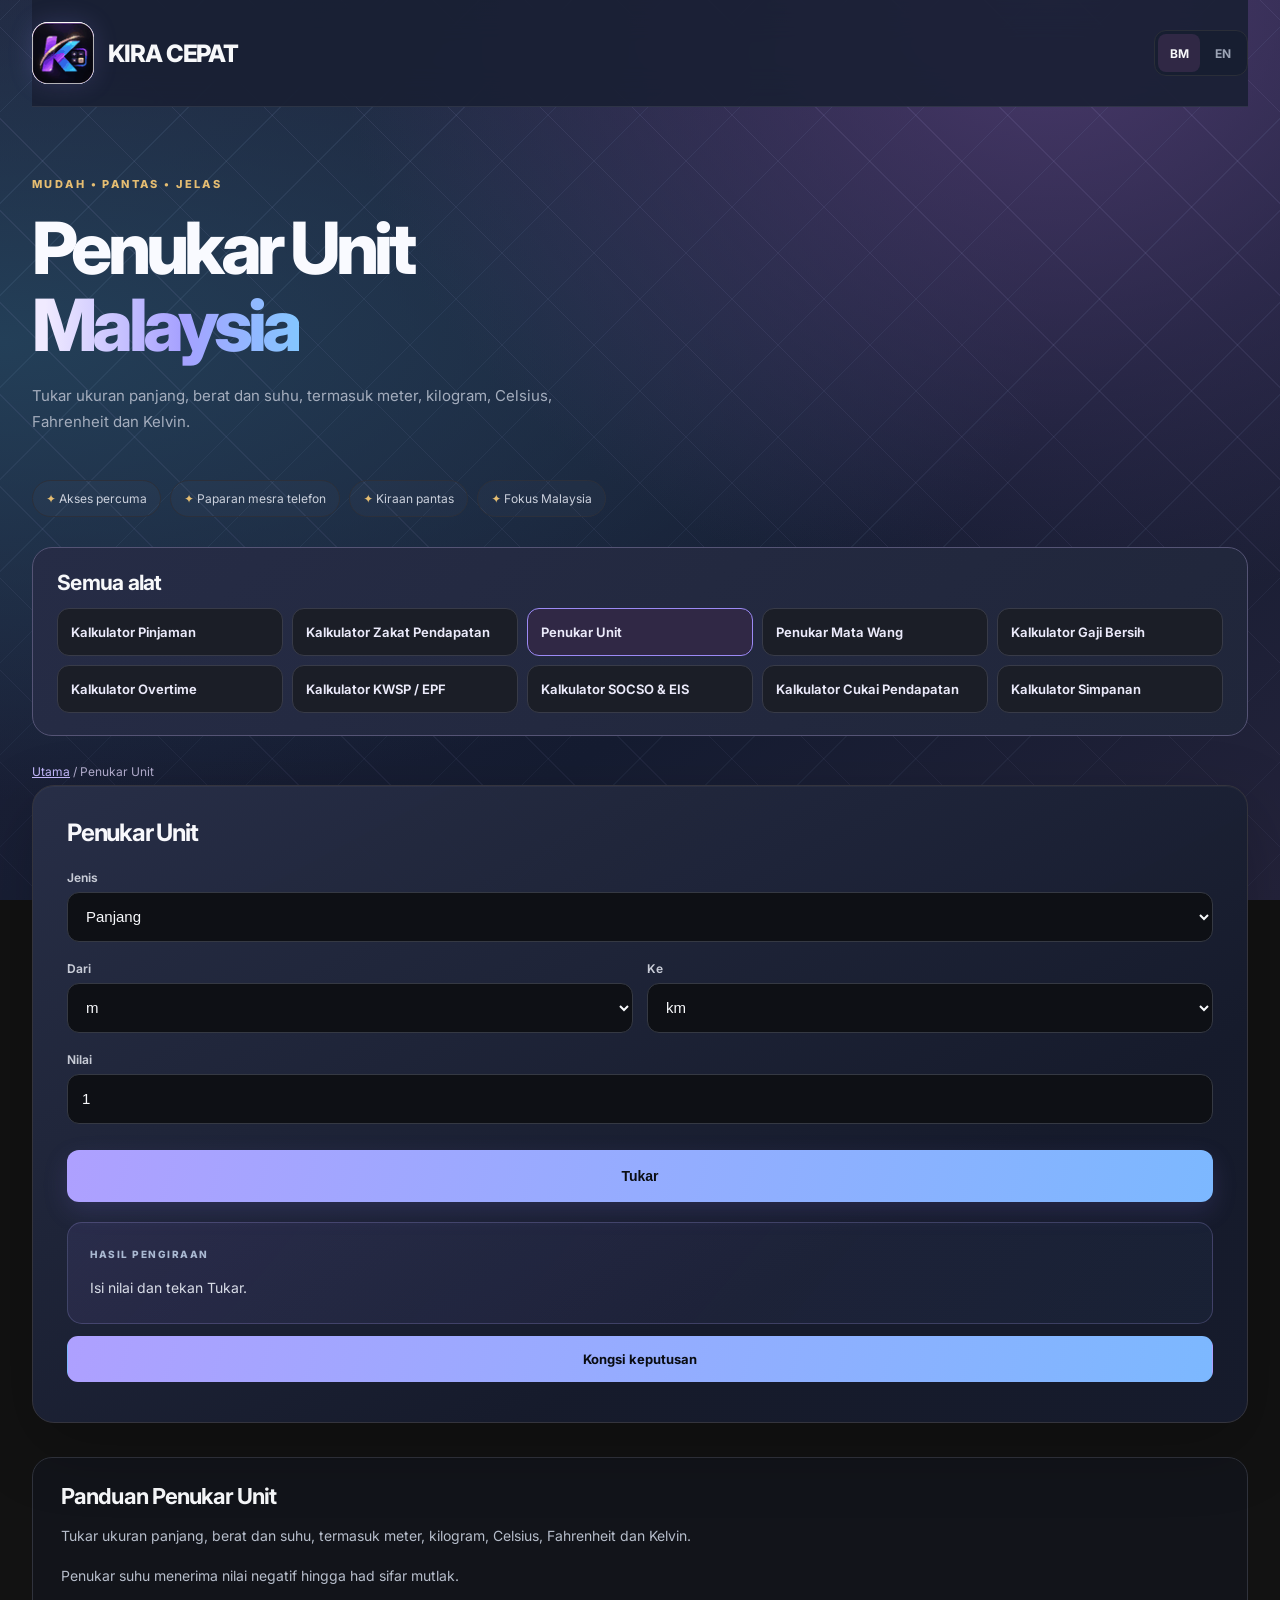
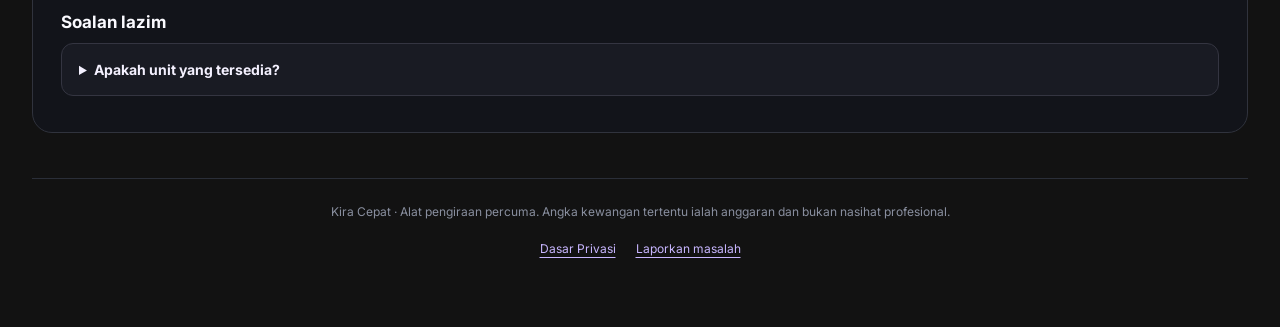
==== commit 27155bb6: "Show one tool picker and enlarge desktop branding" ====
--- a/converter-unit-mata-wang/index.html
+++ b/converter-unit-mata-wang/index.html
@@ -62,8 +62,8 @@
 <body data-default-calculator="conv">
 <div class="wrap">
 <header class="topbar">
-  <a href="../" class="brand" aria-label="Kira Cepat — halaman utama"><span class="brand-mark" aria-hidden="true"><img src="../favicon.png?v=2" alt="" width="38" height="38" style="width:38px;height:38px;border-radius:12px;display:block"></span>KIRA CEPAT</a>
-  <div class="topbar-right"><details class="tools-menu"><summary class="tools-trigger"><span class="tools-icon" aria-hidden="true"></span><span>Alat</span></summary><nav class="tools-panel seo-grid" aria-label="Senarai kalkulator"><a href="../kalkulator-pinjaman/" data-tool="loan">Kalkulator Pinjaman</a><a href="../kalkulator-zakat-pendapatan/" data-tool="zakat">Kalkulator Zakat Pendapatan</a><a href="../converter-unit-mata-wang/" data-tool="conv" aria-current="page">Penukar Unit</a><a href="../penukar-mata-wang/" data-tool="currency">Penukar Mata Wang</a><a href="../kalkulator-gaji-bersih/" data-tool="salary">Kalkulator Gaji Bersih</a><a href="../kalkulator-overtime/" data-tool="ot">Kalkulator Overtime</a><a href="../kalkulator-kwsp-epf/" data-tool="epf">Kalkulator KWSP / EPF</a><a href="../kalkulator-socso-eis/" data-tool="socso">Kalkulator SOCSO &amp; EIS</a><a href="../kalkulator-cukai-pendapatan/" data-tool="tax">Kalkulator Cukai Pendapatan</a><a href="../kalkulator-simpanan/" data-tool="savings">Kalkulator Simpanan</a></nav></details><div class="language-switch" role="group" aria-label="Bahasa paparan" data-language-switch hidden><button type="button" lang="ms" data-lang="ms" aria-pressed="true">BM</button><button type="button" lang="en" data-lang="en" aria-pressed="false">EN</button></div></div>
+  <a href="../" class="brand" aria-label="Kira Cepat — halaman utama"><span class="brand-mark" aria-hidden="true"><img src="../favicon.png?v=2" alt="" width="38" height="38"></span>KIRA CEPAT</a>
+  <div class="topbar-right"><div class="language-switch" role="group" aria-label="Bahasa paparan" data-language-switch hidden><button type="button" lang="ms" data-lang="ms" aria-pressed="true">BM</button><button type="button" lang="en" data-lang="en" aria-pressed="false">EN</button></div></div>
 </header>
 <section class="hero" aria-labelledby="hero-title">
   <div>
@@ -71,9 +71,9 @@
     <h1 id="hero-title">Penukar Unit<br><span>Malaysia</span></h1>
     <p class="sub">Tukar ukuran panjang, berat dan suhu, termasuk meter, kilogram, Celsius, Fahrenheit dan Kelvin.</p>
   </div>
-  <aside class="hero-stats" aria-label="Jumlah kalkulator"><strong>10</strong><span>Alat tersedia</span></aside>
 </section>
 <div class="feature-strip" aria-label="Kelebihan"><span><b>✦</b> Akses percuma</span><span><b>✦</b> Paparan mesra telefon</span><span><b>✦</b> Kiraan pantas</span><span><b>✦</b> Fokus Malaysia</span></div>
+<section class="tools-picker" aria-labelledby="tools-heading"><h2 id="tools-heading">Semua alat</h2><nav class="seo-grid" aria-label="Senarai kalkulator"><a href="../kalkulator-pinjaman/" data-tool="loan">Kalkulator Pinjaman</a><a href="../kalkulator-zakat-pendapatan/" data-tool="zakat">Kalkulator Zakat Pendapatan</a><a href="../converter-unit-mata-wang/" data-tool="conv" aria-current="page">Penukar Unit</a><a href="../penukar-mata-wang/" data-tool="currency">Penukar Mata Wang</a><a href="../kalkulator-gaji-bersih/" data-tool="salary">Kalkulator Gaji Bersih</a><a href="../kalkulator-overtime/" data-tool="ot">Kalkulator Overtime</a><a href="../kalkulator-kwsp-epf/" data-tool="epf">Kalkulator KWSP / EPF</a><a href="../kalkulator-socso-eis/" data-tool="socso">Kalkulator SOCSO &amp; EIS</a><a href="../kalkulator-cukai-pendapatan/" data-tool="tax">Kalkulator Cukai Pendapatan</a><a href="../kalkulator-simpanan/" data-tool="savings">Kalkulator Simpanan</a></nav></section>
 <nav class="seo-breadcrumbs" aria-label="Breadcrumb"><a href="../">Utama</a> / Penukar Unit</nav>
 <main class="workspace">
 <div class="workspace-content">
--- a/premium-v3.css
+++ b/premium-v3.css
@@ -6,19 +6,17 @@
 body:before{position:fixed;content:"";inset:0;pointer-events:none;background:repeating-linear-gradient(45deg,transparent 0 32px,rgba(200,189,254,.09) 32px 33px,transparent 33px 65px),repeating-linear-gradient(-45deg,transparent 0 32px,rgba(174,206,255,.08) 32px 33px,transparent 33px 65px);mask-image:linear-gradient(black,rgba(0,0,0,.54))}
 .wrap{width:100%;max-width:none;margin:auto;position:relative}
 .topbar{display:flex;align-items:center;justify-content:space-between;gap:20px;border-bottom:1px solid rgba(255,255,255,.085);padding:22px 0}
-.brand{display:flex;align-items:center;gap:12px;text-decoration:none;color:var(--kc-ink);font-size:16px;font-weight:800;letter-spacing:-.045em}
-.brand-mark{display:grid;place-items:center;height:38px;width:38px;border-radius:12px;color:#09090c;background:linear-gradient(145deg,#dfd7ff,#a2a2ff);font-size:21px;box-shadow:0 0 24px rgba(155,137,244,.18)}
+.brand{display:flex;align-items:center;gap:14px;text-decoration:none;color:var(--kc-ink);font-size:24px;font-weight:800;letter-spacing:-.045em}
+.brand-mark{display:grid;place-items:center;height:62px;width:62px;flex:none;border-radius:16px;color:#09090c;background:linear-gradient(145deg,#dfd7ff,#a2a2ff);font-size:21px;box-shadow:0 0 24px rgba(155,137,244,.18)}
+.brand-mark img{display:block;width:100%;height:100%;border-radius:inherit}
 .topbar-right{display:flex;align-items:center;gap:10px;color:var(--kc-muted);font-size:12px}
 .status-dot{height:7px;width:7px;border-radius:50%;background:#67d5ae;box-shadow:0 0 10px rgba(103,213,174,.42)}
 .topbar-tag{border:1px solid var(--kc-line);border-radius:100px;padding:8px 12px;color:#c3c8d3}
-.hero{padding:70px 0 44px;display:grid;grid-template-columns:minmax(0,1fr) auto;gap:20px;align-items:center}
+.hero{padding:70px 0 44px;}
 .eyebrow{text-transform:uppercase;font-size:11px;font-weight:800;letter-spacing:.22em;color:var(--kc-gold);margin-bottom:18px}
 h1{margin:0;max-width:780px;font-size:clamp(40px,6vw,72px);font-weight:800;line-height:1.07;letter-spacing:-.065em;text-align:left;color:#f9faff;background:none;-webkit-text-fill-color:initial}
 h1 span{background:linear-gradient(90deg,#f0eaff 5%,#a6a1ff 56%,#84c6ff);background-clip:text;-webkit-background-clip:text;-webkit-text-fill-color:transparent}
 .sub{margin:20px 0 0;max-width:590px;color:#a4adbd;font-size:15px;line-height:1.75;text-align:left}
-.hero-stats{min-width:160px;display:flex;flex-direction:column;align-items:flex-start;gap:8px;padding:23px;border-radius:20px;border:1px solid var(--kc-line);background:linear-gradient(145deg,#191b23,#111217)}
-.hero-stats strong{font-size:44px;letter-spacing:-.06em;line-height:1;color:var(--kc-ink)}
-.hero-stats span{color:var(--kc-muted);font-size:12px}
 .feature-strip{display:flex;flex-wrap:wrap;gap:9px;margin-bottom:30px}
 .feature-strip span{padding:10px 13px;border-radius:100px;border:1px solid #2c303b;background:rgba(255,255,255,.025);font-size:12px;color:#cbd0dc}
 .feature-strip b{color:var(--kc-gold);font-weight:800}
@@ -56,7 +54,7 @@
 button:focus-visible,.tab:focus-visible,.calc:focus-visible,.v2-copy:focus-visible{outline:2px solid #c3b6ff;outline-offset:3px}
 footer{border-top:1px solid var(--kc-line);padding-top:25px;margin-top:45px;font-size:12px;color:#898f9f;text-align:center}
 @keyframes kcEnter{from{opacity:.5;transform:translateY(8px)}to{opacity:1;transform:translateY(0)}}
-@media(max-width:900px){.hero{padding:52px 0 34px}.card{padding:27px}.tabs{top:12px}.hero-stats{min-width:130px}}
-@media(max-width:690px){body{padding:0 15px 36px}.topbar{padding:18px 0}.topbar-tag{display:none}.hero{grid-template-columns:1fr;padding:42px 0 28px}.hero-stats{flex-direction:row;align-items:baseline;justify-content:space-between;padding:15px 18px;max-width:240px}.hero-stats strong{font-size:29px}h1{font-size:clamp(39px,10vw,56px)}.sub{font-size:14px;margin-top:14px}.feature-strip{margin-bottom:25px}.workspace-heading{align-items:flex-start;flex-direction:column}.workspace{display:block}.tabs{position:relative;top:auto;display:flex;flex-direction:row;overflow-x:auto;flex-wrap:nowrap;gap:7px;margin:0 0 16px;padding:8px;scroll-snap-type:x proximity;scrollbar-width:thin}.tab{flex:0 0 auto;width:auto;min-width:96px;min-height:46px;padding:10px;scroll-snap-align:start;justify-content:center;white-space:nowrap}.tab:hover{transform:none}.tab-icon{width:24px;height:24px}.card{padding:23px 20px;min-height:360px}.card h2{font-size:22px}.row{flex-direction:column}.row > *{min-width:0}}
+@media(max-width:900px){.hero{padding:52px 0 34px}.card{padding:27px}.tabs{top:12px}}
+@media(max-width:690px){body{padding:0 15px 36px}.topbar{padding:18px 0}.topbar-tag{display:none}.hero{padding:42px 0 28px}h1{font-size:clamp(39px,10vw,56px)}.sub{font-size:14px;margin-top:14px}.feature-strip{margin-bottom:25px}.workspace-heading{align-items:flex-start;flex-direction:column}.workspace{display:block}.tabs{position:relative;top:auto;display:flex;flex-direction:row;overflow-x:auto;flex-wrap:nowrap;gap:7px;margin:0 0 16px;padding:8px;scroll-snap-type:x proximity;scrollbar-width:thin}.tab{flex:0 0 auto;width:auto;min-width:96px;min-height:46px;padding:10px;scroll-snap-align:start;justify-content:center;white-space:nowrap}.tab:hover{transform:none}.tab-icon{width:24px;height:24px}.card{padding:23px 20px;min-height:360px}.card h2{font-size:22px}.row{flex-direction:column}.row > *{min-width:0}}
 @media(max-width:360px){body{padding-left:11px;padding-right:11px}.card{padding:20px 15px}.topbar-right{font-size:11px}.brand{font-size:14px}.tab{min-width:90px}}
 @media(prefers-reduced-motion:reduce){html{scroll-behavior:auto}.card{animation:none}*,*:before,*:after{transition:none!important}}
--- a/premium-v3-1.css
+++ b/premium-v3-1.css
@@ -23,19 +23,23 @@
 html[lang="en"] .result::before{content:"CALCULATION RESULT"}
 @media(min-width:1200px){.seo-article p,.seo-article li{max-width:90ch}}
 
-/* One launcher for all tools, with a keyboard-operable native disclosure. */
+/* Keep tool links visible and grouped in a single section. */
 .topbar{position:sticky;top:0;z-index:5;margin-bottom:0;background:rgba(25,31,51,.88);backdrop-filter:blur(18px)}
-.tools-trigger{display:flex;align-items:center;gap:8px;min-height:46px;padding:8px 13px;list-style:none;border:1px solid #8b81bd;border-radius:12px;background:linear-gradient(120deg,#423a66,#2d395b);color:#fff;font-weight:750;cursor:pointer}
-.tools-trigger::-webkit-details-marker{display:none}
-.tools-trigger:focus-visible,.tools-panel a:focus-visible{outline:2px solid #d5c9ff;outline-offset:3px}
-.tools-icon{width:14px;height:14px;background:radial-gradient(circle at 3px 3px,#d9cdff 2px,transparent 2.6px) 0 0/7px 7px}
-.tools-panel.seo-grid{position:absolute;top:calc(100% + 8px);right:0;width:min(680px,100%);max-height:65vh;overflow:auto;margin:0;padding:12px;gap:8px;background:#1d2439;border:1px solid #645887;border-radius:16px;box-shadow:0 22px 55px #0a1026a6}
-.tools-panel a{display:flex;align-items:center;min-height:44px}
+.tools-picker{margin:0 0 28px;padding:22px 24px;border:1px solid #555475;border-radius:20px;background:linear-gradient(140deg,#262c46,#20263a)}
+.tools-picker h2{margin:0;font-size:21px;letter-spacing:-.035em}
+.tools-picker .seo-grid{grid-template-columns:repeat(5,minmax(0,1fr));gap:9px;margin-top:13px}
+.tools-picker .seo-grid a{display:flex;align-items:center;min-height:48px;overflow-wrap:anywhere}
+.tools-picker .seo-grid a:focus-visible{outline:2px solid #d5c9ff}
+@media(max-width:1000px){.tools-picker .seo-grid{grid-template-columns:repeat(3,minmax(0,1fr))}}
+@media(max-width:690px){
+ .brand{font-size:16px;gap:7px}
+ .brand-mark{width:38px;height:38px;border-radius:12px}
+ .tools-picker{padding:16px;margin-bottom:22px}
+ .tools-picker .seo-grid{grid-template-columns:repeat(2,minmax(0,1fr))}
+}
 @media(max-width:480px){
  .topbar{gap:8px;padding:12px 0}
  .topbar-right{gap:6px}
- .tools-trigger{padding:7px 9px}
  .language-switch button{min-width:34px}
- .brand{gap:7px}
 }
-@media(max-width:350px){.tools-icon{display:none}}
+@media(max-width:360px){.brand{font-size:14px}}
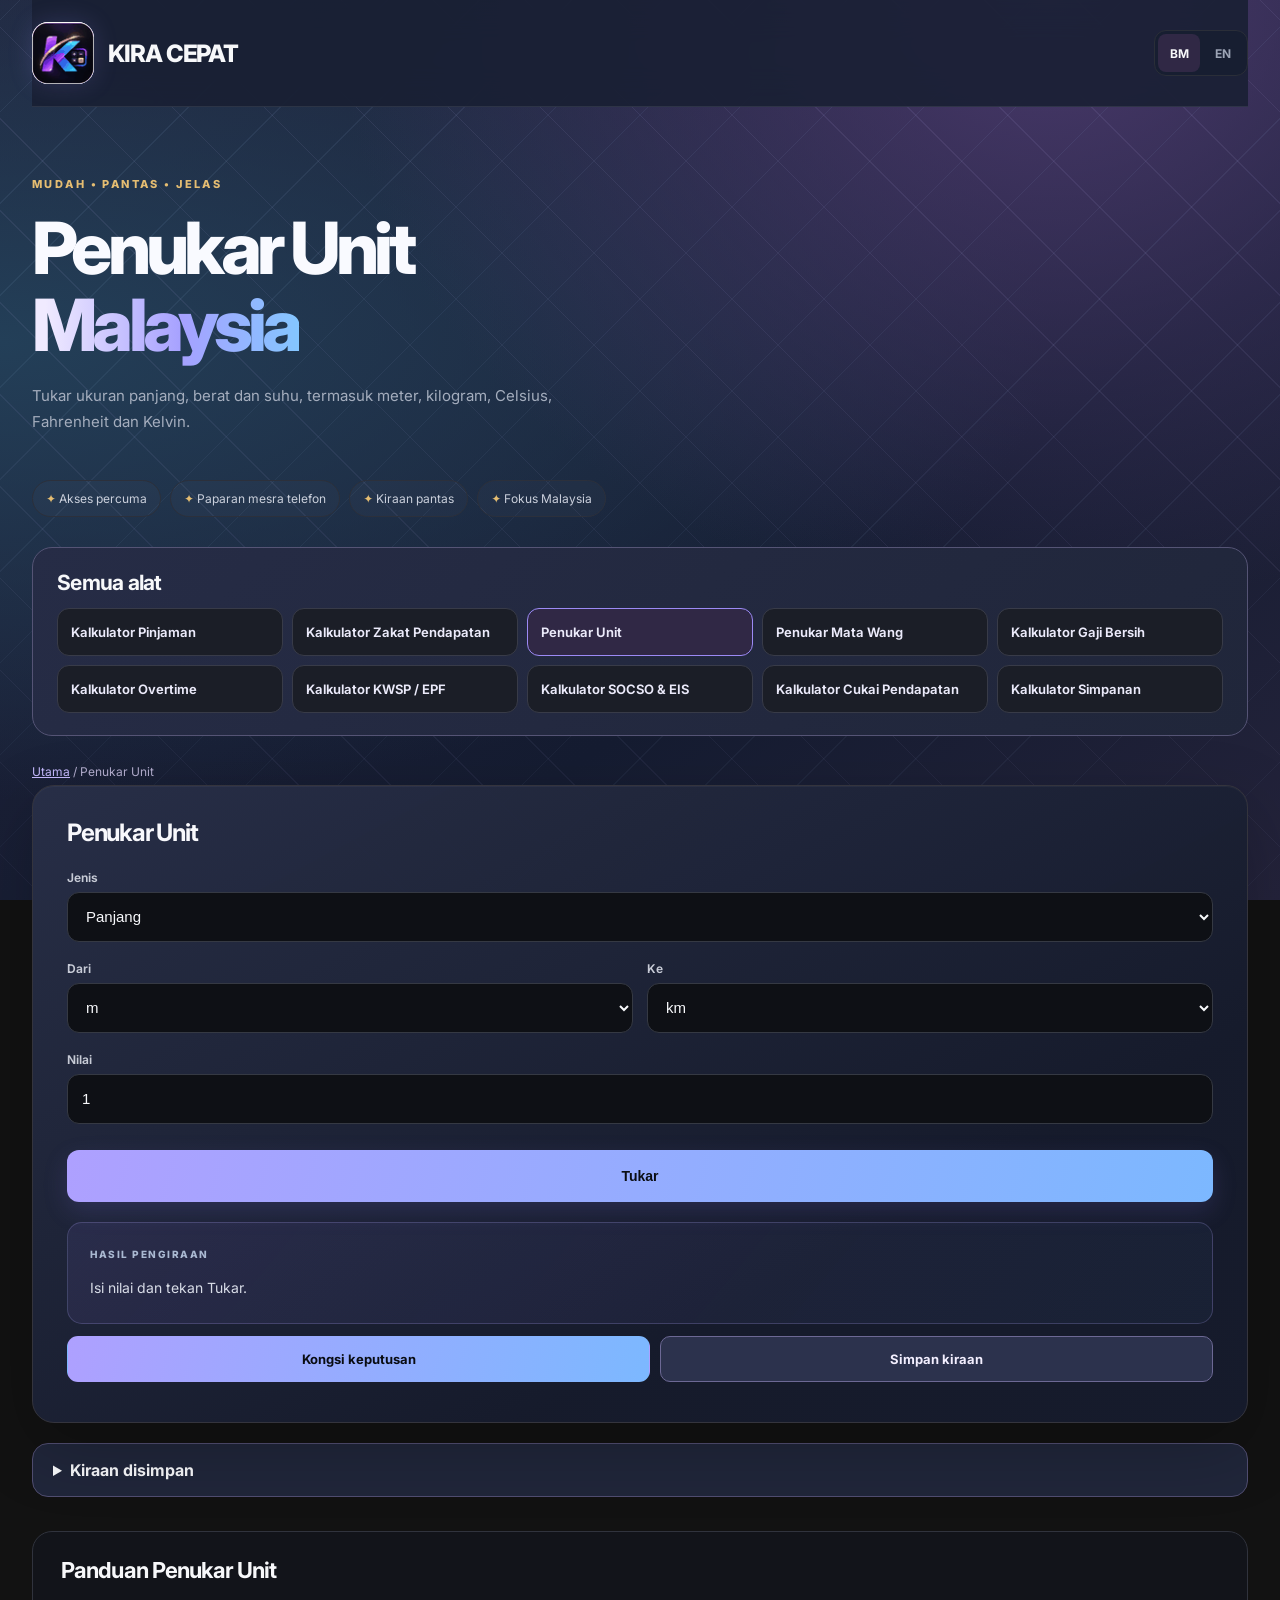
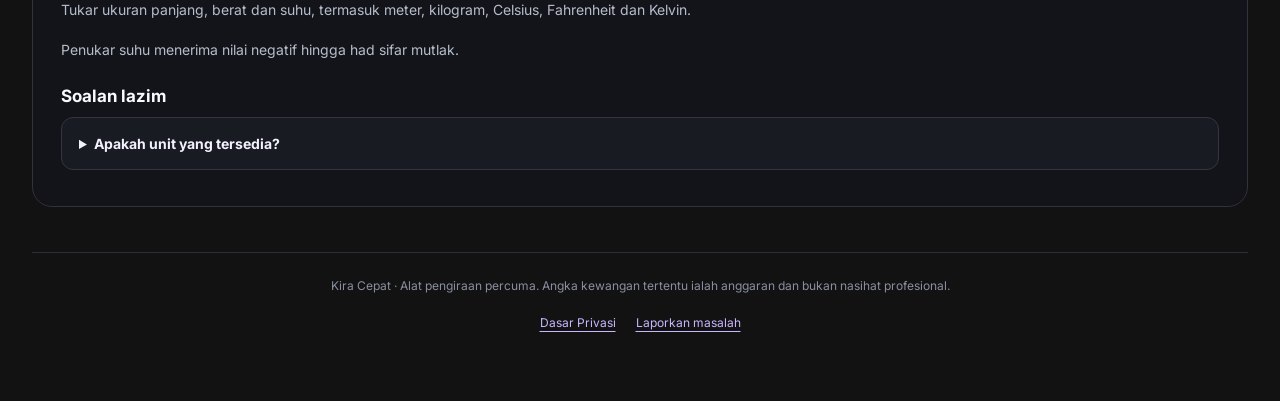
==== commit 7a7dbca4: "Add loan comparisons, currency search and saved calculations" ====
--- a/converter-unit-mata-wang/index.html
+++ b/converter-unit-mata-wang/index.html
@@ -80,13 +80,8 @@
 
 <div id="loan" class="card">
   <h2>Kalkulator Pinjaman</h2>
-  <p class="v2-note">Simulasi ansuran baki berkurangan dengan andaian kadar kekal. Semak kaedah dalam tawaran bank untuk pinjaman rumah atau kereta.</p>
-  <label>Jumlah Pinjaman (RM)</label>
-  <input id="l_amt" type="number" value="10000">
-  <label>Kadar Faedah (% setahun)</label>
-  <input id="l_rate" type="number" value="5" step="0.1">
-  <label>Tempoh (tahun)</label>
-  <input id="l_years" type="number" value="5">
+  <p class="v2-note">Baki berkurangan menggunakan kadar tahunan ÷ 12. Kadar rata mengenakan faedah atas jumlah pinjaman asal. Guna kadar dan kaedah dalam tawaran bank. Anggaran ini menganggap kadar kekal serta tidak termasuk yuran atau insurans.</p>
+  <div id="loan_pro_fields"></div>
   <button class="calc" onclick="calcLoan()">Kira Sekarang</button>
   <div class="result" id="l_res">Isi nilai dan tekan Kira.</div>
 </div>
@@ -136,6 +131,7 @@
 <script src="../converter-v45.js" defer></script>
 <script src="../ultimate-v2.js" defer></script>
 <script src="../premium-v3-1.js" defer></script>
+<script src="../saved-calculations.js" defer></script>
 <script src="../language.js" defer></script>
 </body>
 </html>
--- a/premium-v3-1.css
+++ b/premium-v3-1.css
@@ -43,3 +43,28 @@
  .language-switch button{min-width:34px}
 }
 @media(max-width:360px){.brand{font-size:14px}}
+
+.secondary-button{min-height:44px;padding:9px 14px;border:1px solid #6c6894;border-radius:10px;background:#2c324d;color:#f3efff;font:700 13px Inter,system-ui,sans-serif;cursor:pointer}
+.secondary-button:hover{background:#393b5d}
+.v31-actions .save-calculation{flex:1 1 150px}
+.card{scroll-margin-top:116px}
+.loan-compare{display:flex;align-items:center;gap:10px;margin:16px 0;font-size:14px}
+.card .loan-compare input{appearance:auto;width:20px;height:20px;min-height:0;margin:0;accent-color:#a89aff}
+.loan-grid{display:grid;grid-template-columns:minmax(0,1fr);gap:16px}
+.loan-offer{margin:0;padding:12px 16px 16px;min-width:0;border:1px solid #514e71;border-radius:14px}
+.loan-offer legend{padding:0 7px;font-weight:700}
+.loan-grid section h3{margin:0 0 8px}
+.loan-grid section b{font-size:inherit}
+.loan-grid section div:first-of-type b{font-size:1.3em}
+.loan-difference{margin:14px 0 0;color:#ded5ff;font-weight:700}
+.currency-pair .currency-swap{flex:none;align-self:center;min-width:44px;font-size:20px}
+.currency-search-status{margin:7px 0 0;font-size:12px;color:#e8c2d3}
+.saved-calculations{margin-top:20px;padding:16px 20px;border:1px solid #514e71;border-radius:16px;background:#20263a}
+.saved-calculations summary{cursor:pointer;font-weight:700}
+.saved-calculations p,.saved-list{color:#d3d7e6;font-size:14px}
+.saved-status:empty{display:none}
+.saved-entry{padding:12px 0;border-top:1px solid #45465f}
+.saved-entry pre{margin:8px 0 12px;padding:12px;background:#181e30;border-radius:10px;white-space:pre-wrap;overflow-wrap:anywhere;font:inherit}
+.saved-actions{display:flex;flex-wrap:wrap;gap:8px}
+@media(min-width:760px){.loan-comparing .loan-grid{grid-template-columns:repeat(2,minmax(0,1fr))}}
+@media(max-width:690px){.v31-actions .save-calculation{flex:initial;width:100%}.currency-pair{gap:8px}}
